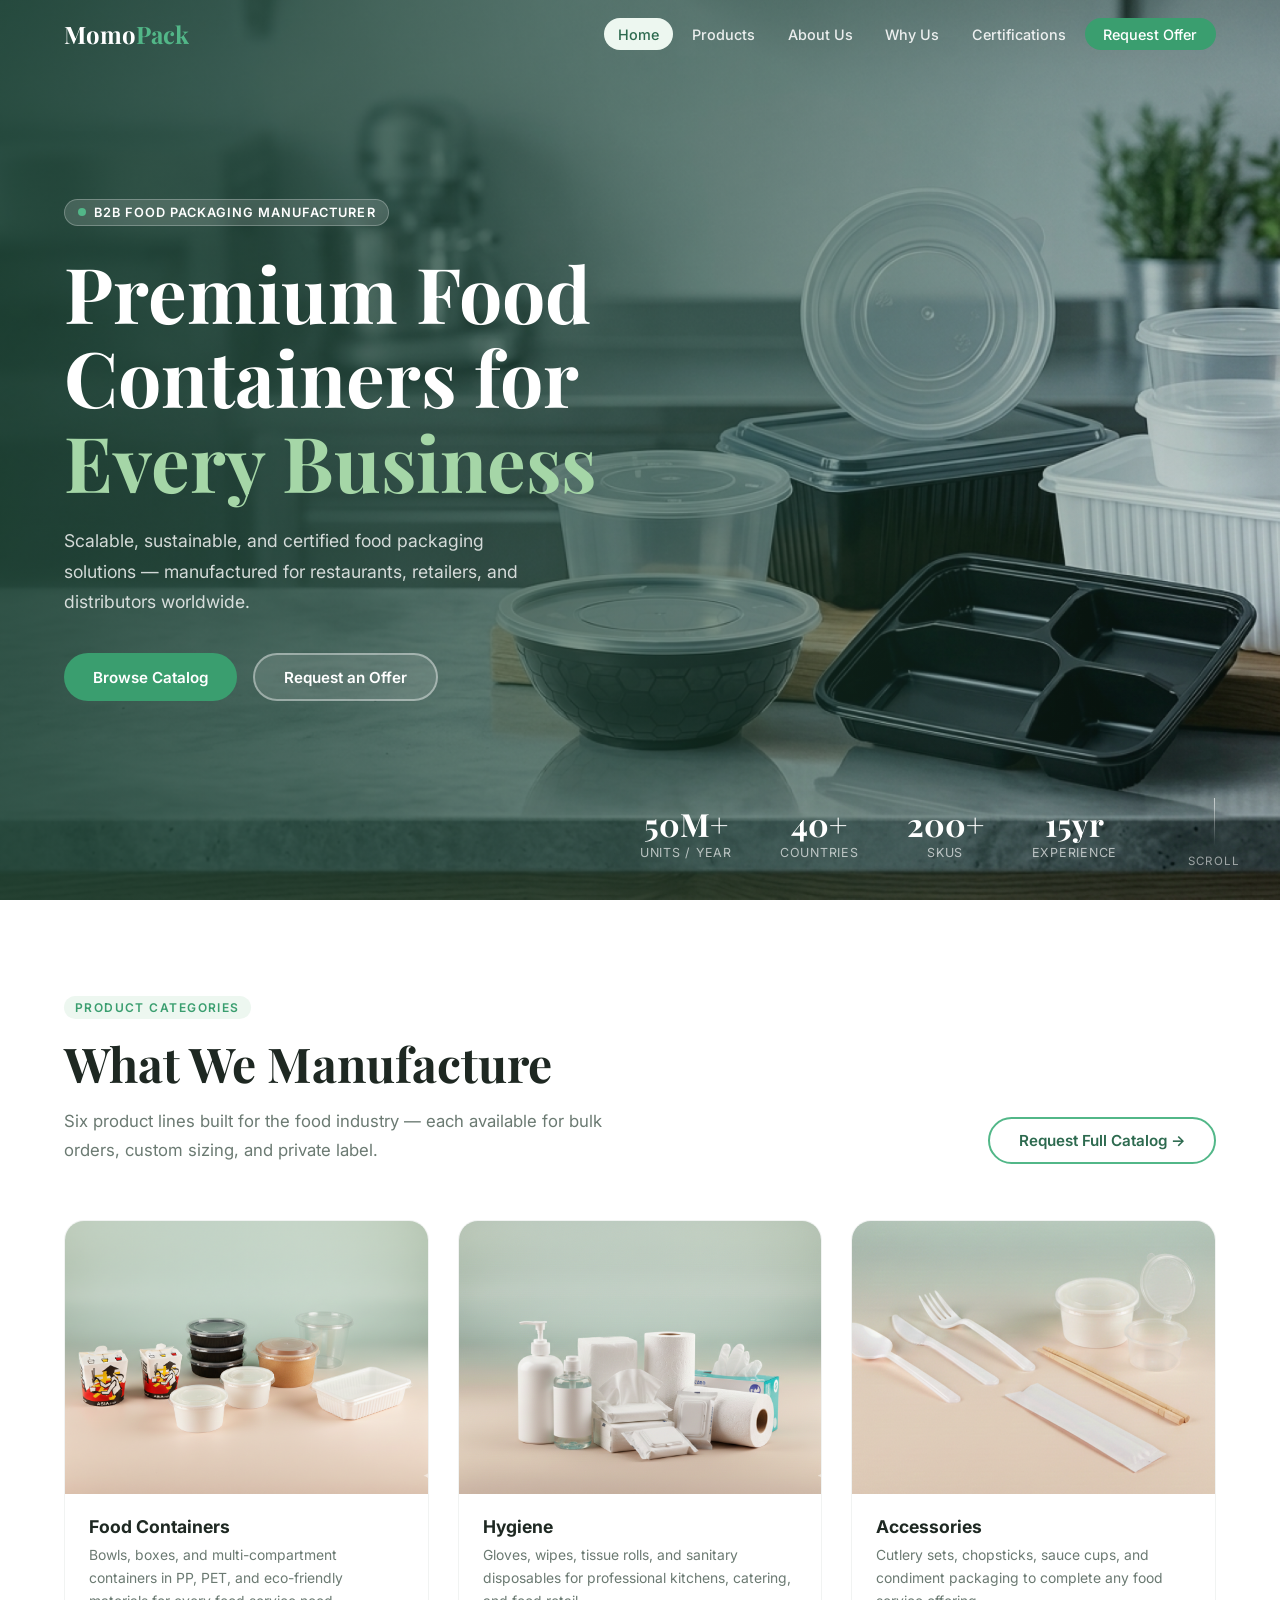
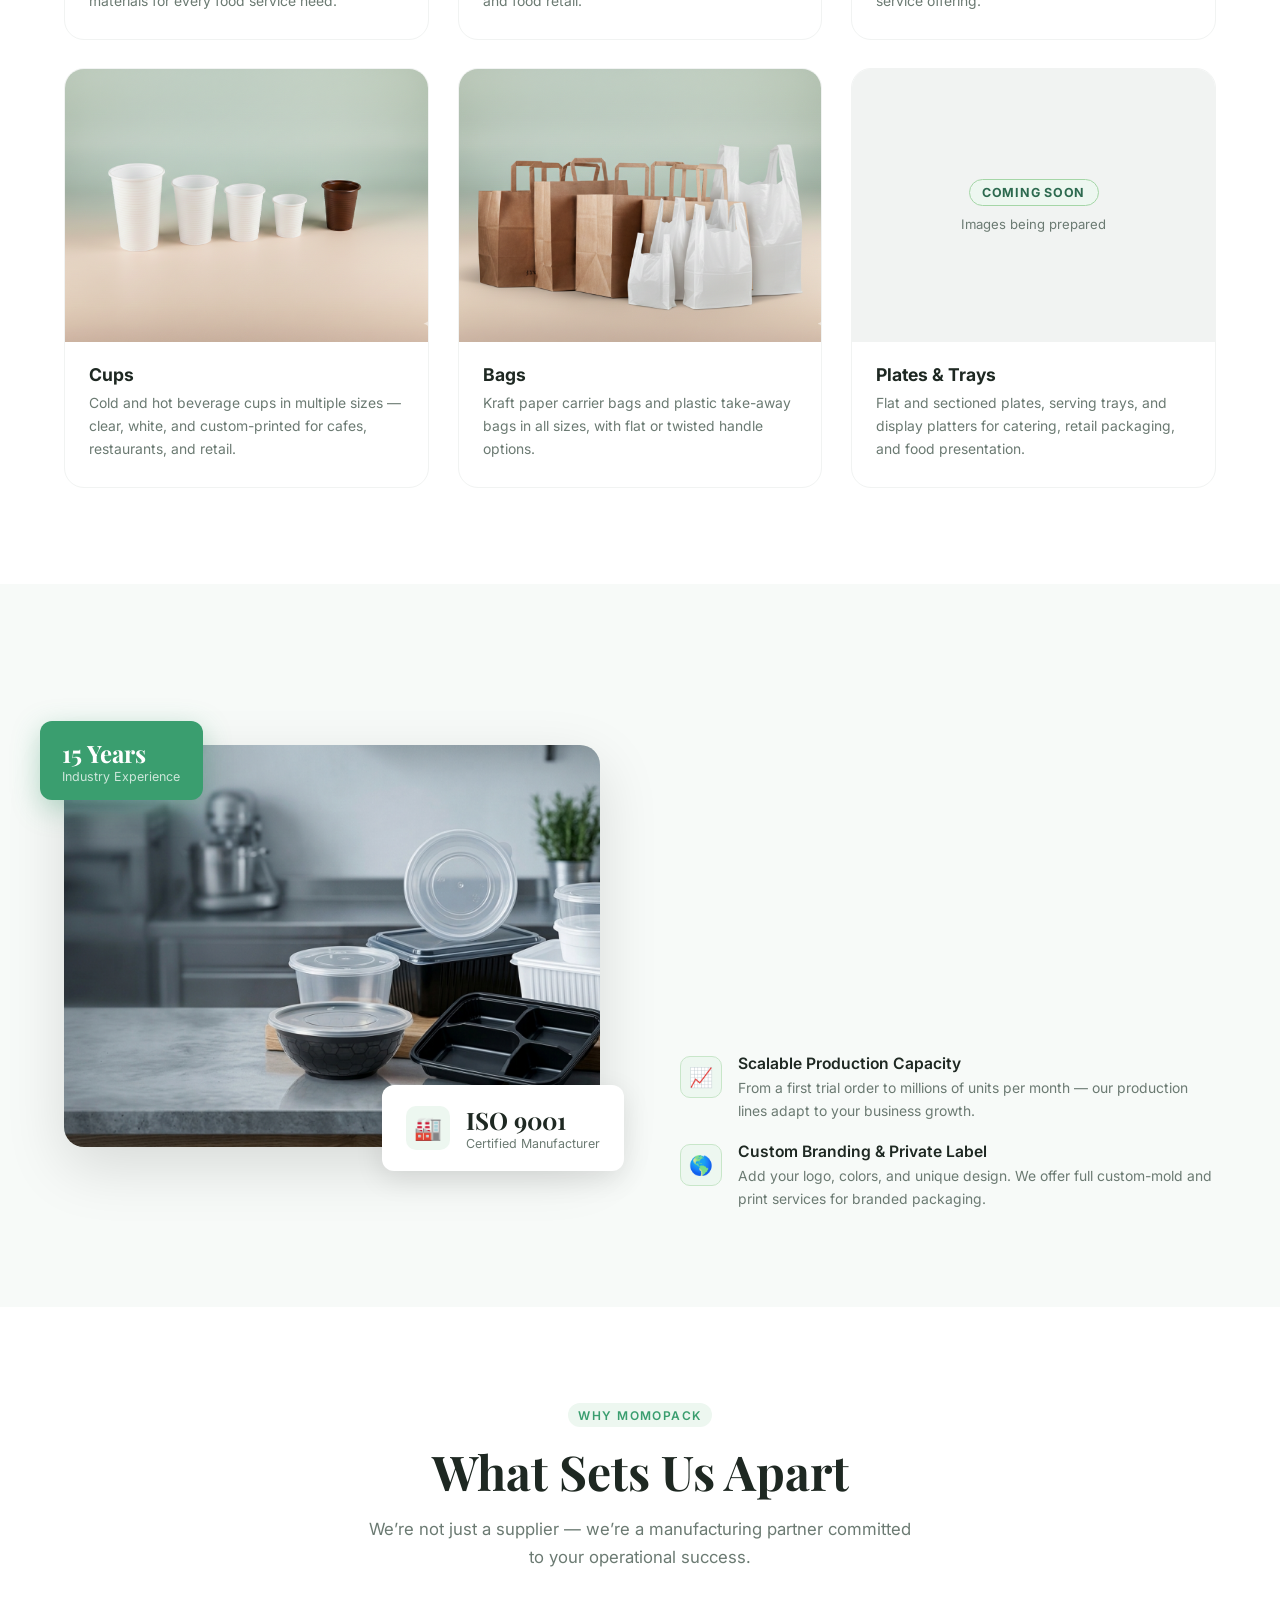
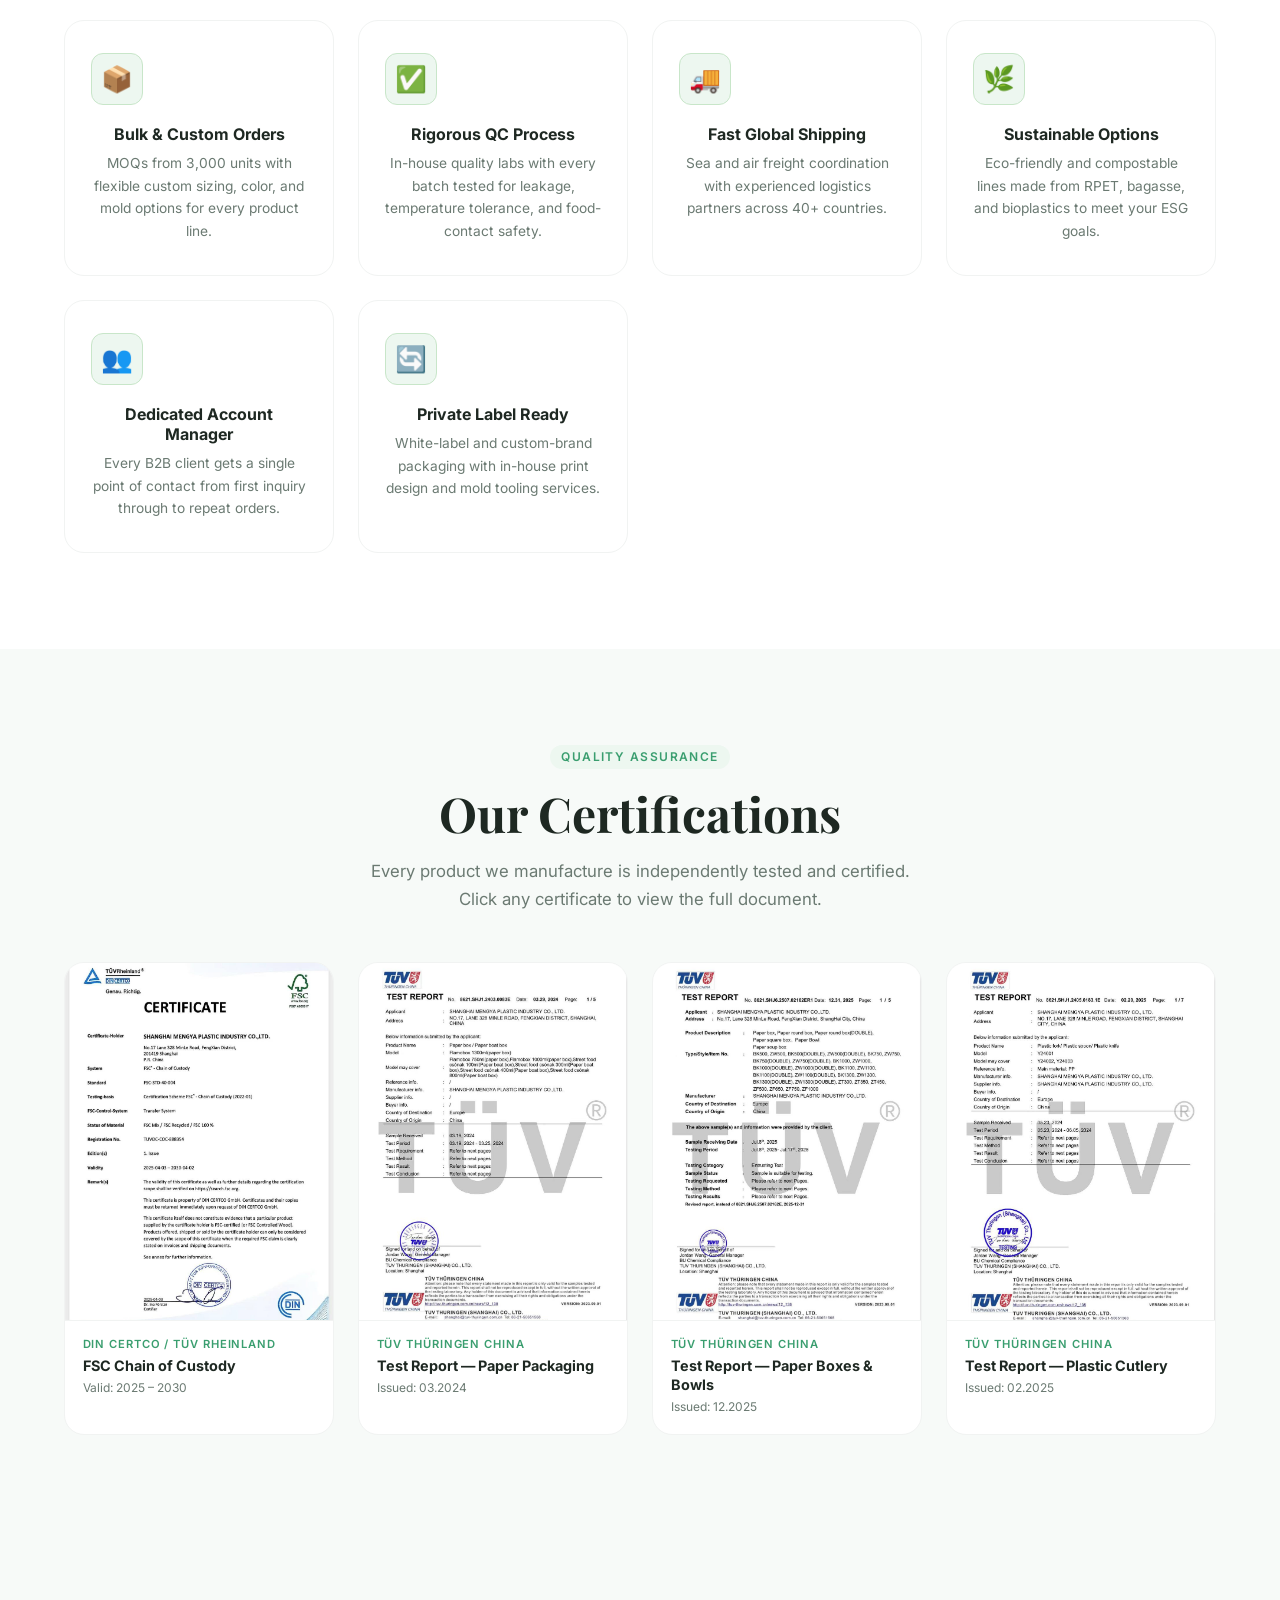
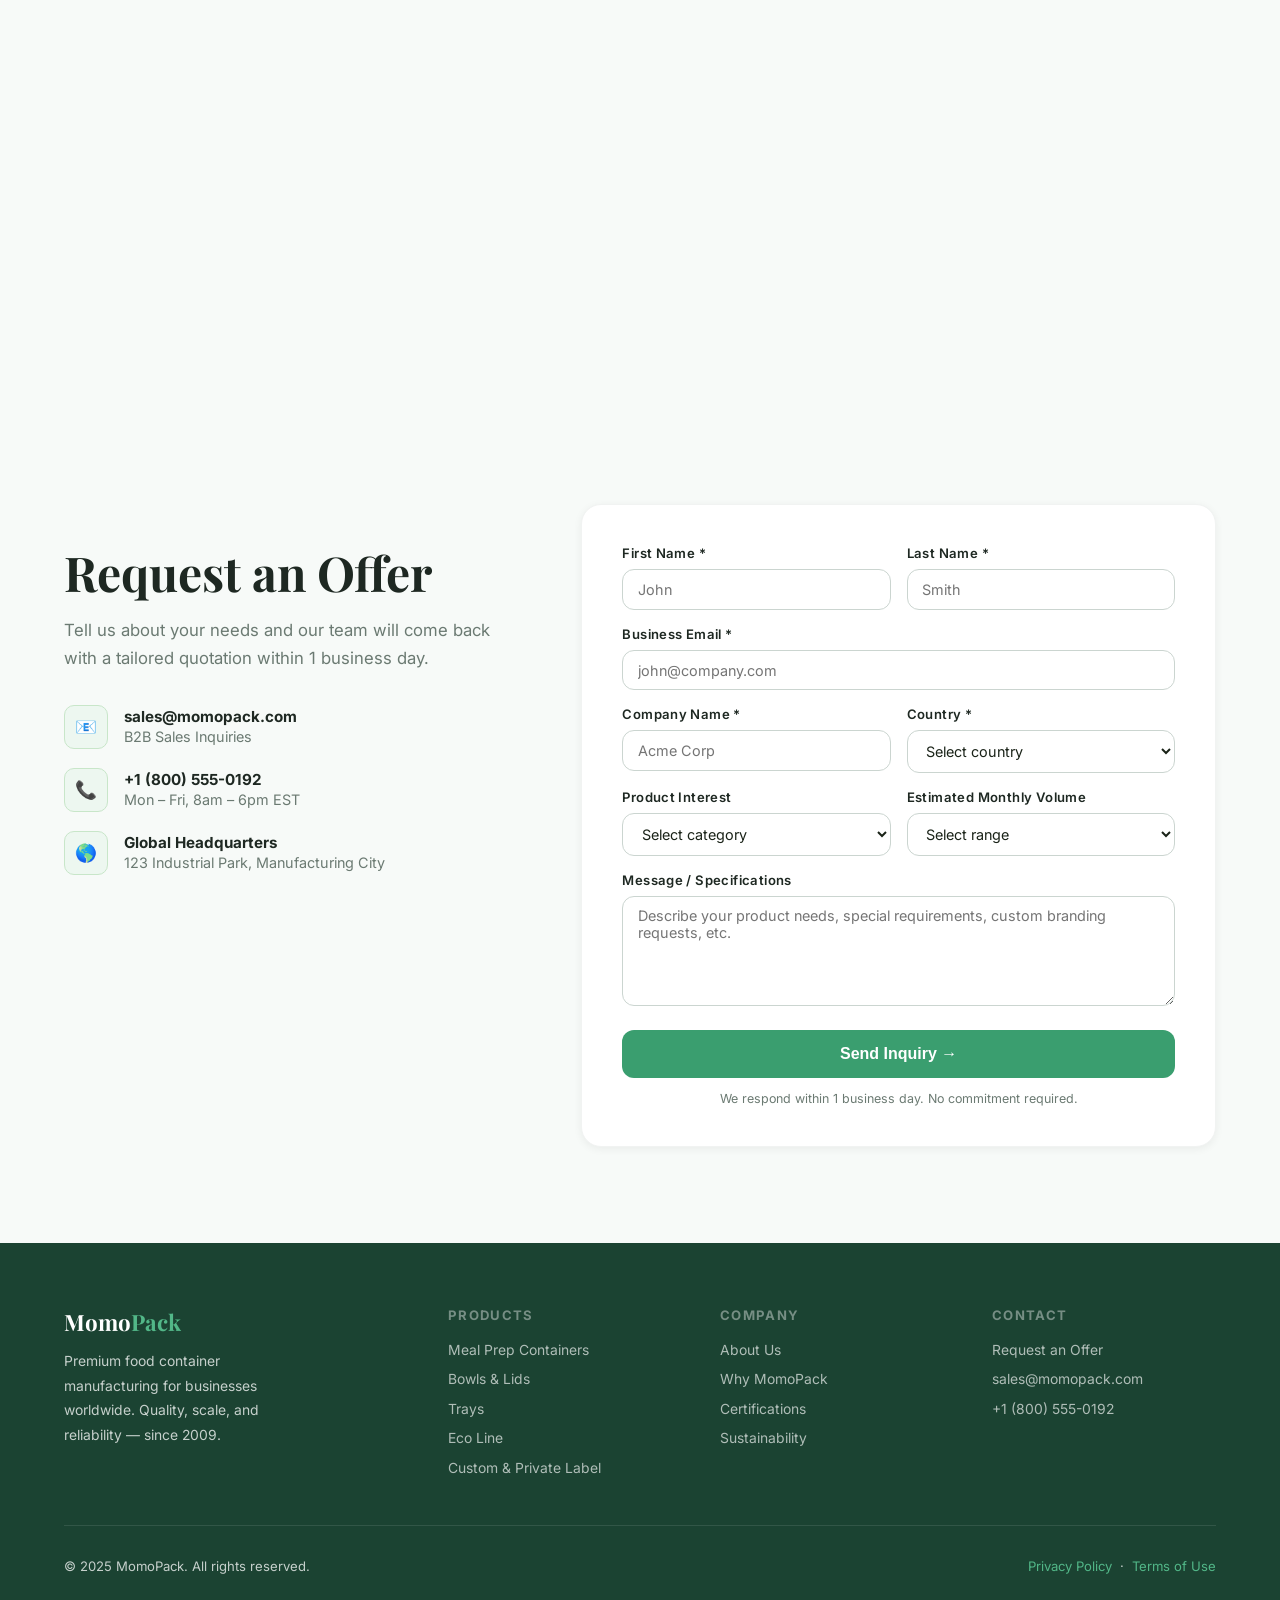
==== index.html @ 53487f56 "Initial commit" ====
<!DOCTYPE html>
<html lang="en">
<head>
  <meta charset="UTF-8" />
  <meta name="viewport" content="width=device-width, initial-scale=1.0" />
  <title>MomoPack &mdash; Premium Food Container Solutions</title>
  <link rel="preconnect" href="https://fonts.googleapis.com" />
  <link rel="preconnect" href="https://fonts.gstatic.com" crossorigin />
  <link href="https://fonts.googleapis.com/css2?family=Inter:wght@300;400;500;600;700;800&family=Playfair+Display:wght@600;700&display=swap" rel="stylesheet" />
  <link rel="stylesheet" href="css/styles.css" />
</head>
<body>

<!-- ── Page Loader ──────────────────────────── -->
<div id="loader">
  <div class="loader-logo">Momo<span>Pack</span></div>
</div>

<!-- ── Navbar ───────────────────────────────── -->
<nav id="navbar">
  <div class="container nav-inner">
    <a href="#hero" class="nav-logo">Momo<span>Pack</span></a>

    <ul class="nav-links" id="navLinks">
      <li><a href="#hero" class="active">Home</a></li>
      <li><a href="#products">Products</a></li>
      <li><a href="#about">About Us</a></li>
      <li><a href="#whyus">Why Us</a></li>
      <li><a href="#certifications">Certifications</a></li>
      <li><a href="#inquiry" class="nav-cta btn">Request Offer</a></li>
    </ul>

    <div class="nav-hamburger" id="hamburger" onclick="toggleMenu()">
      <span></span><span></span><span></span>
    </div>
  </div>
</nav>

<!-- ── Hero ─────────────────────────────────── -->
<section id="hero">
  <div class="hero-bg" id="heroBg"></div>
  <div class="hero-overlay"></div>

  <div class="container hero-content">
    <div class="hero-badge">B2B Food Packaging Manufacturer</div>

    <h1 class="hero-title">
      Premium Food<br />Containers for<br /><em>Every Business</em>
    </h1>

    <p class="hero-sub">
      Scalable, sustainable, and certified food packaging solutions &mdash;
      manufactured for restaurants, retailers, and distributors worldwide.
    </p>

    <div class="hero-actions">
      <a href="#products" class="btn btn-primary">Browse Catalog</a>
      <a href="#inquiry" class="btn btn-hero-outline">Request an Offer</a>
    </div>
  </div>

  <div class="hero-stats">
    <div class="hero-stat">
      <div class="hero-stat-num">50M+</div>
      <div class="hero-stat-label">Units / Year</div>
    </div>
    <div class="hero-stat">
      <div class="hero-stat-num">40+</div>
      <div class="hero-stat-label">Countries</div>
    </div>
    <div class="hero-stat">
      <div class="hero-stat-num">200+</div>
      <div class="hero-stat-label">SKUs</div>
    </div>
    <div class="hero-stat">
      <div class="hero-stat-num">15yr</div>
      <div class="hero-stat-label">Experience</div>
    </div>
  </div>

  <div class="hero-scroll">
    <div class="scroll-line"></div>
    Scroll
  </div>
</section>

<!-- ── Products ──────────────────────────────── -->
<section id="products">
  <div class="container">

    <div class="products-header">
      <div>
        <span class="section-label reveal">Product Categories</span>
        <h2 class="section-title reveal reveal-delay-1">What We Manufacture</h2>
        <p class="section-sub reveal reveal-delay-2">
          Six product lines built for the food industry &mdash; each available
          for bulk orders, custom sizing, and private label.
        </p>
      </div>
      <div class="reveal reveal-delay-2">
        <a href="#inquiry" class="btn btn-outline">Request Full Catalog &rarr;</a>
      </div>
    </div>

    <div class="categories-grid">

      <div class="cat-card reveal">
        <div class="cat-img-wrap">
          <img src="Category images/FoodContainers.png" alt="Food Containers" />
          <div class="cat-overlay">
            <a href="#inquiry" class="cat-cta-btn">Inquire Now &rarr;</a>
          </div>
        </div>
        <div class="cat-body">
          <h3 class="cat-name">Food Containers</h3>
          <p class="cat-desc">Bowls, boxes, and multi-compartment containers in PP, PET, and eco-friendly materials for every food service need.</p>
        </div>
      </div>

      <div class="cat-card reveal reveal-delay-1">
        <div class="cat-img-wrap">
          <img src="Category images/Hygenie.png" alt="Hygiene" />
          <div class="cat-overlay">
            <a href="#inquiry" class="cat-cta-btn">Inquire Now &rarr;</a>
          </div>
        </div>
        <div class="cat-body">
          <h3 class="cat-name">Hygiene</h3>
          <p class="cat-desc">Gloves, wipes, tissue rolls, and sanitary disposables for professional kitchens, catering, and food retail.</p>
        </div>
      </div>

      <div class="cat-card reveal reveal-delay-2">
        <div class="cat-img-wrap">
          <img src="Category images/Accessories.png" alt="Accessories" />
          <div class="cat-overlay">
            <a href="#inquiry" class="cat-cta-btn">Inquire Now &rarr;</a>
          </div>
        </div>
        <div class="cat-body">
          <h3 class="cat-name">Accessories</h3>
          <p class="cat-desc">Cutlery sets, chopsticks, sauce cups, and condiment packaging to complete any food service offering.</p>
        </div>
      </div>

      <div class="cat-card reveal">
        <div class="cat-img-wrap">
          <img src="Category images/Cups.png" alt="Cups" />
          <div class="cat-overlay">
            <a href="#inquiry" class="cat-cta-btn">Inquire Now &rarr;</a>
          </div>
        </div>
        <div class="cat-body">
          <h3 class="cat-name">Cups</h3>
          <p class="cat-desc">Cold and hot beverage cups in multiple sizes &mdash; clear, white, and custom-printed for cafes, restaurants, and retail.</p>
        </div>
      </div>

      <div class="cat-card reveal reveal-delay-1">
        <div class="cat-img-wrap">
          <img src="Category images/Bags.png" alt="Bags" />
          <div class="cat-overlay">
            <a href="#inquiry" class="cat-cta-btn">Inquire Now &rarr;</a>
          </div>
        </div>
        <div class="cat-body">
          <h3 class="cat-name">Bags</h3>
          <p class="cat-desc">Kraft paper carrier bags and plastic take-away bags in all sizes, with flat or twisted handle options.</p>
        </div>
      </div>

      <div class="cat-card cat-card--soon reveal reveal-delay-2">
        <div class="cat-img-wrap cat-img-placeholder">
          <div class="cat-coming-soon">
            <span class="coming-soon-badge">Coming Soon</span>
            <p>Images being prepared</p>
          </div>
        </div>
        <div class="cat-body">
          <h3 class="cat-name">Plates &amp; Trays</h3>
          <p class="cat-desc">Flat and sectioned plates, serving trays, and display platters for catering, retail packaging, and food presentation.</p>
        </div>
      </div>

    </div><!-- /categories-grid -->
  </div>
</section>

<!-- ── About ──────────────────────────────────── -->
<section id="about">
  <div class="container">
    <div class="about-grid">

      <div class="about-visual reveal">
        <div class="about-img-main">
          <img src="Header image/Heder image.png" alt="Our products on display" />
        </div>
        <div class="about-float-card">
          <div class="float-icon">&#127981;</div>
          <div>
            <div class="float-num">ISO 9001</div>
            <div class="float-label">Certified Manufacturer</div>
          </div>
        </div>
        <div class="about-second-float">
          <div class="float-num">15 Years</div>
          <div class="float-label">Industry Experience</div>
        </div>
      </div>

      <div>
        <span class="section-label reveal">About Us</span>
        <h2 class="section-title reveal reveal-delay-1">Built for Businesses That Demand Quality</h2>
        <p class="section-sub reveal reveal-delay-2">
          MomoPack was founded to bridge the gap between mass-market packaging and the
          high standards that modern food businesses require. We manufacture, we listen,
          and we deliver.
        </p>

        <div class="value-list">
          <div class="value-item reveal reveal-delay-1">
            <div class="value-icon">&#127981;</div>
            <div class="value-text">
              <h4>Food-Grade Certified Materials</h4>
              <p>All materials comply with FDA, EU 10/2011, and local food-contact regulations. Your end consumer&rsquo;s safety is our baseline.</p>
            </div>
          </div>
          <div class="value-item reveal reveal-delay-2">
            <div class="value-icon">&#128200;</div>
            <div class="value-text">
              <h4>Scalable Production Capacity</h4>
              <p>From a first trial order to millions of units per month &mdash; our production lines adapt to your business growth.</p>
            </div>
          </div>
          <div class="value-item reveal reveal-delay-3">
            <div class="value-icon">&#127758;</div>
            <div class="value-text">
              <h4>Custom Branding &amp; Private Label</h4>
              <p>Add your logo, colors, and unique design. We offer full custom-mold and print services for branded packaging.</p>
            </div>
          </div>
        </div>
      </div>

    </div>
  </div>
</section>

<!-- ── Why Us ─────────────────────────────────── -->
<section id="whyus">
  <div class="container" style="text-align: center;">
    <span class="section-label reveal">Why MomoPack</span>
    <h2 class="section-title reveal reveal-delay-1" style="margin-inline: auto;">What Sets Us Apart</h2>
    <p class="section-sub reveal reveal-delay-2" style="margin-inline: auto; text-align: center;">
      We&rsquo;re not just a supplier &mdash; we&rsquo;re a manufacturing partner committed to your operational success.
    </p>

    <div class="features-grid">
      <div class="feature-card reveal">
        <div class="feature-icon">&#128230;</div>
        <h3>Bulk &amp; Custom Orders</h3>
        <p>MOQs from 3,000 units with flexible custom sizing, color, and mold options for every product line.</p>
      </div>
      <div class="feature-card reveal reveal-delay-1">
        <div class="feature-icon">&#9989;</div>
        <h3>Rigorous QC Process</h3>
        <p>In-house quality labs with every batch tested for leakage, temperature tolerance, and food-contact safety.</p>
      </div>
      <div class="feature-card reveal reveal-delay-2">
        <div class="feature-icon">&#128666;</div>
        <h3>Fast Global Shipping</h3>
        <p>Sea and air freight coordination with experienced logistics partners across 40+ countries.</p>
      </div>
      <div class="feature-card reveal reveal-delay-3">
        <div class="feature-icon">&#127807;</div>
        <h3>Sustainable Options</h3>
        <p>Eco-friendly and compostable lines made from RPET, bagasse, and bioplastics to meet your ESG goals.</p>
      </div>
      <div class="feature-card reveal">
        <div class="feature-icon">&#128101;</div>
        <h3>Dedicated Account Manager</h3>
        <p>Every B2B client gets a single point of contact from first inquiry through to repeat orders.</p>
      </div>
      <div class="feature-card reveal reveal-delay-1">
        <div class="feature-icon">&#128260;</div>
        <h3>Private Label Ready</h3>
        <p>White-label and custom-brand packaging with in-house print design and mold tooling services.</p>
      </div>
    </div>
  </div>
</section>

<!-- ── Certifications ────────────────────────── -->
<section id="certifications">
  <div class="container">
    <div style="text-align:center;">
      <span class="section-label reveal">Quality Assurance</span>
      <h2 class="section-title reveal reveal-delay-1" style="margin-inline:auto;">Our Certifications</h2>
      <p class="section-sub reveal reveal-delay-2" style="margin-inline:auto;text-align:center;">
        Every product we manufacture is independently tested and certified.
        Click any certificate to view the full document.
      </p>
    </div>

    <div class="certs-grid">

      <div class="cert-card reveal" data-cert="Certifications/1.jpg">
        <div class="cert-thumb">
          <img src="Certifications/1.jpg" alt="FSC Chain of Custody Certificate" />
          <div class="cert-zoom">&#128269;</div>
        </div>
        <div class="cert-info">
          <div class="cert-issuer">DIN CERTCO / TÜV Rheinland</div>
          <div class="cert-name">FSC Chain of Custody</div>
          <div class="cert-validity">Valid: 2025 &ndash; 2030</div>
        </div>
      </div>

      <div class="cert-card reveal reveal-delay-1" data-cert="Certifications/2.jpg">
        <div class="cert-thumb">
          <img src="Certifications/2.jpg" alt="TÜV Test Report — Paper Packaging" />
          <div class="cert-zoom">&#128269;</div>
        </div>
        <div class="cert-info">
          <div class="cert-issuer">TÜV Thüringen China</div>
          <div class="cert-name">Test Report &mdash; Paper Packaging</div>
          <div class="cert-validity">Issued: 03.2024</div>
        </div>
      </div>

      <div class="cert-card reveal reveal-delay-2" data-cert="Certifications/3.jpg">
        <div class="cert-thumb">
          <img src="Certifications/3.jpg" alt="TÜV Test Report — Paper Boxes & Bowls" />
          <div class="cert-zoom">&#128269;</div>
        </div>
        <div class="cert-info">
          <div class="cert-issuer">TÜV Thüringen China</div>
          <div class="cert-name">Test Report &mdash; Paper Boxes &amp; Bowls</div>
          <div class="cert-validity">Issued: 12.2025</div>
        </div>
      </div>

      <div class="cert-card reveal" data-cert="Certifications/4.jpg">
        <div class="cert-thumb">
          <img src="Certifications/4.jpg" alt="TÜV Test Report — Plastic Cutlery" />
          <div class="cert-zoom">&#128269;</div>
        </div>
        <div class="cert-info">
          <div class="cert-issuer">TÜV Thüringen China</div>
          <div class="cert-name">Test Report &mdash; Plastic Cutlery</div>
          <div class="cert-validity">Issued: 02.2025</div>
        </div>
      </div>

      <div class="cert-card reveal reveal-delay-1" data-cert="Certifications/5.jpg">
        <div class="cert-thumb">
          <img src="Certifications/5.jpg" alt="TÜV Test Report — Plastic Plates" />
          <div class="cert-zoom">&#128269;</div>
        </div>
        <div class="cert-info">
          <div class="cert-issuer">TÜV Thüringen China</div>
          <div class="cert-name">Test Report &mdash; Plastic Plates</div>
          <div class="cert-validity">Issued: 01.2026</div>
        </div>
      </div>

      <div class="cert-card reveal reveal-delay-2" data-cert="Certifications/6.jpg">
        <div class="cert-thumb">
          <img src="Certifications/6.jpg" alt="TÜV Test Report — Plastic Containers" />
          <div class="cert-zoom">&#128269;</div>
        </div>
        <div class="cert-info">
          <div class="cert-issuer">TÜV Thüringen China</div>
          <div class="cert-name">Test Report &mdash; Plastic Containers</div>
          <div class="cert-validity">Issued: 06.2022</div>
        </div>
      </div>

      <div class="cert-card reveal reveal-delay-1" data-cert="Certifications/7.jpg">
        <div class="cert-thumb">
          <img src="Certifications/7.jpg" alt="TÜV Test Report — PP Products" />
          <div class="cert-zoom">&#128269;</div>
        </div>
        <div class="cert-info">
          <div class="cert-issuer">TÜV Thüringen China</div>
          <div class="cert-name">Test Report &mdash; PP Products</div>
          <div class="cert-validity">Issued: 05.2022</div>
        </div>
      </div>

    </div>
  </div>
</section>

<!-- ── Lightbox ───────────────────────────────── -->
<div id="certLightbox" class="lightbox" role="dialog" aria-modal="true" aria-label="Certificate viewer">
  <button class="lightbox-close" id="lightboxClose" aria-label="Close">&times;</button>
  <button class="lightbox-prev" id="lightboxPrev" aria-label="Previous">&#8249;</button>
  <button class="lightbox-next" id="lightboxNext" aria-label="Next">&#8250;</button>
  <div class="lightbox-inner">
    <img id="lightboxImg" src="" alt="Certificate" />
    <div class="lightbox-caption" id="lightboxCaption"></div>
  </div>
  <div class="lightbox-backdrop" id="lightboxBackdrop"></div>
</div>

<!-- ── Inquiry ────────────────────────────────── -->
<section id="inquiry">
  <div class="container">
    <div class="inquiry-grid">

      <div class="inquiry-info">
        <span class="section-label reveal">Get In Touch</span>
        <h2 class="section-title reveal reveal-delay-1">Request an Offer</h2>
        <p class="section-sub reveal reveal-delay-2">
          Tell us about your needs and our team will come back with a tailored
          quotation within 1 business day.
        </p>

        <div class="contact-items">
          <div class="contact-item reveal reveal-delay-1">
            <div class="contact-icon">&#128231;</div>
            <div>
              <strong>sales@momopack.com</strong>
              <span>B2B Sales Inquiries</span>
            </div>
          </div>
          <div class="contact-item reveal reveal-delay-2">
            <div class="contact-icon">&#128222;</div>
            <div>
              <strong>+1 (800) 555-0192</strong>
              <span>Mon &ndash; Fri, 8am &ndash; 6pm EST</span>
            </div>
          </div>
          <div class="contact-item reveal reveal-delay-3">
            <div class="contact-icon">&#127758;</div>
            <div>
              <strong>Global Headquarters</strong>
              <span>123 Industrial Park, Manufacturing City</span>
            </div>
          </div>
        </div>
      </div>

      <div class="inquiry-form reveal reveal-delay-1">
        <form id="inquiryForm">
          <div class="form-row">
            <div class="form-group">
              <label>First Name *</label>
              <input type="text" name="firstname" placeholder="John" required />
            </div>
            <div class="form-group">
              <label>Last Name *</label>
              <input type="text" name="lastname" placeholder="Smith" required />
            </div>
          </div>

          <div class="form-group">
            <label>Business Email *</label>
            <input type="email" name="email" placeholder="john@company.com" required />
          </div>

          <div class="form-row">
            <div class="form-group">
              <label>Company Name *</label>
              <input type="text" name="company" placeholder="Acme Corp" required />
            </div>
            <div class="form-group">
              <label>Country *</label>
              <select name="country" required>
                <option value="">Select country</option>
                <option>United States</option>
                <option>United Kingdom</option>
                <option>Germany</option>
                <option>France</option>
                <option>Australia</option>
                <option>Canada</option>
                <option>UAE</option>
                <option>Saudi Arabia</option>
                <option>Other</option>
              </select>
            </div>
          </div>

          <div class="form-row">
            <div class="form-group">
              <label>Product Interest</label>
              <select name="product">
                <option value="">Select category</option>
                <option>Meal Prep Containers</option>
                <option>Bowls &amp; Lids</option>
                <option>Trays</option>
                <option>Rectangular Containers</option>
                <option>Eco / Compostable Line</option>
                <option>Custom / Private Label</option>
                <option>Multiple Categories</option>
              </select>
            </div>
            <div class="form-group">
              <label>Estimated Monthly Volume</label>
              <select name="volume">
                <option value="">Select range</option>
                <option>Under 10,000 pcs</option>
                <option>10,000 &ndash; 50,000 pcs</option>
                <option>50,000 &ndash; 200,000 pcs</option>
                <option>200,000 &ndash; 1M pcs</option>
                <option>1M+ pcs</option>
              </select>
            </div>
          </div>

          <div class="form-group">
            <label>Message / Specifications</label>
            <textarea name="message" placeholder="Describe your product needs, special requirements, custom branding requests, etc."></textarea>
          </div>

          <button type="submit" class="btn btn-primary form-submit">Send Inquiry &rarr;</button>
          <p class="form-note">We respond within 1 business day. No commitment required.</p>
        </form>

        <div class="form-success" id="formSuccess">
          <div class="success-icon">&#10003;</div>
          <h3>Inquiry Received!</h3>
          <p>Thank you &mdash; our sales team will reach out within 1 business day.</p>
        </div>
      </div>

    </div>
  </div>
</section>

<!-- ── Footer ─────────────────────────────────── -->
<footer>
  <div class="container">
    <div class="footer-grid">
      <div class="footer-brand">
        <div class="footer-logo">Momo<span>Pack</span></div>
        <p>Premium food container manufacturing for businesses worldwide. Quality, scale, and reliability &mdash; since 2009.</p>
      </div>

      <div class="footer-col">
        <h4>Products</h4>
        <ul>
          <li><a href="#products">Meal Prep Containers</a></li>
          <li><a href="#products">Bowls &amp; Lids</a></li>
          <li><a href="#products">Trays</a></li>
          <li><a href="#products">Eco Line</a></li>
          <li><a href="#products">Custom &amp; Private Label</a></li>
        </ul>
      </div>

      <div class="footer-col">
        <h4>Company</h4>
        <ul>
          <li><a href="#about">About Us</a></li>
          <li><a href="#whyus">Why MomoPack</a></li>
          <li><a href="#inquiry">Certifications</a></li>
          <li><a href="#inquiry">Sustainability</a></li>
        </ul>
      </div>

      <div class="footer-col">
        <h4>Contact</h4>
        <ul>
          <li><a href="#inquiry">Request an Offer</a></li>
          <li><a href="mailto:sales@momopack.com">sales@momopack.com</a></li>
          <li><a href="tel:+18005550192">+1 (800) 555-0192</a></li>
        </ul>
      </div>
    </div>

    <div class="footer-bottom">
      <span>&copy; 2025 MomoPack. All rights reserved.</span>
      <span><a href="#">Privacy Policy</a> &nbsp;&middot;&nbsp; <a href="#">Terms of Use</a></span>
    </div>
  </div>
</footer>

<script src="js/main.js"></script>
</body>
</html>
---- css/styles.css ----
/* ─────────────────────────────────────────────
   MomoPack — Main Stylesheet
   ───────────────────────────────────────────── */

/* ── Reset & Base ──────────────────────────── */
*, *::before, *::after { box-sizing: border-box; margin: 0; padding: 0; }

:root {
  --white:      #ffffff;
  --off-white:  #f7faf8;
  --green-50:   #edf7f0;
  --green-100:  #c8e6c9;
  --green-200:  #a5d6a7;
  --green-400:  #52b788;
  --green-500:  #3a9e6f;
  --green-700:  #2d6a4f;
  --green-900:  #1b4332;
  --gray-100:   #f1f3f2;
  --gray-300:   #cbd5d0;
  --gray-500:   #6b7a72;
  --gray-800:   #1e2822;
  --text:       #1a2318;
  --radius:     12px;
  --radius-lg:  20px;
  --shadow-sm:  0 2px 8px rgba(0,0,0,.06);
  --shadow-md:  0 8px 28px rgba(0,0,0,.10);
  --shadow-lg:  0 20px 60px rgba(0,0,0,.13);
  --transition: .35s cubic-bezier(.4,0,.2,1);
}

html { scroll-behavior: smooth; }

body {
  font-family: 'Inter', sans-serif;
  background: var(--white);
  color: var(--text);
  overflow-x: hidden;
}

img { display: block; max-width: 100%; }

/* ── Scrollbar ─────────────────────────────── */
::-webkit-scrollbar { width: 6px; }
::-webkit-scrollbar-track { background: var(--off-white); }
::-webkit-scrollbar-thumb { background: var(--green-400); border-radius: 3px; }

/* ── Utility ───────────────────────────────── */
.container { width: 90%; max-width: 1160px; margin-inline: auto; }

.section-label {
  display: inline-block;
  font-size: .75rem;
  font-weight: 600;
  letter-spacing: .12em;
  text-transform: uppercase;
  color: var(--green-500);
  background: var(--green-50);
  padding: .35em .9em;
  border-radius: 100px;
  margin-bottom: 1rem;
}

.section-title {
  font-family: 'Playfair Display', serif;
  font-size: clamp(2rem, 4vw, 3rem);
  font-weight: 700;
  line-height: 1.2;
  color: var(--gray-800);
}

.section-sub {
  margin-top: .9rem;
  font-size: 1.05rem;
  color: var(--gray-500);
  max-width: 560px;
  line-height: 1.7;
}

.btn {
  display: inline-flex;
  align-items: center;
  gap: .5rem;
  padding: .82em 1.9em;
  border-radius: 100px;
  font-size: .95rem;
  font-weight: 600;
  cursor: pointer;
  transition: var(--transition);
  border: none;
  text-decoration: none;
}

.btn-primary { background: var(--green-500); color: #fff; }
.btn-primary:hover {
  background: var(--green-700);
  transform: translateY(-2px);
  box-shadow: 0 8px 24px rgba(58,158,111,.35);
}

.btn-outline {
  background: transparent;
  color: var(--green-700);
  border: 2px solid var(--green-400);
}
.btn-outline:hover { background: var(--green-50); transform: translateY(-2px); }

/* ── Scroll reveal ─────────────────────────── */
.reveal {
  opacity: 0;
  transform: translateY(36px);
  transition: opacity .7s ease, transform .7s ease;
}
.reveal.visible    { opacity: 1; transform: translateY(0); }
.reveal-delay-1    { transition-delay: .1s; }
.reveal-delay-2    { transition-delay: .2s; }
.reveal-delay-3    { transition-delay: .3s; }
.reveal-delay-4    { transition-delay: .4s; }

/* ── Page Loader ───────────────────────────── */
#loader {
  position: fixed;
  inset: 0;
  background: var(--green-900);
  display: flex;
  align-items: center;
  justify-content: center;
  z-index: 9999;
  transition: opacity .6s .2s, visibility .6s .2s;
}
#loader.hidden { opacity: 0; visibility: hidden; }
.loader-logo {
  font-family: 'Playfair Display', serif;
  font-size: 2rem;
  font-weight: 700;
  color: #fff;
  animation: loaderPulse 1.2s ease-in-out infinite alternate;
}
.loader-logo span { color: var(--green-400); }

/* ── Navbar ────────────────────────────────── */
#navbar {
  position: fixed;
  top: 0; left: 0; right: 0;
  z-index: 1000;
  padding: 1.1rem 0;
  transition: background var(--transition), box-shadow var(--transition), padding var(--transition);
}
#navbar.scrolled {
  background: rgba(255,255,255,.96);
  backdrop-filter: blur(14px);
  box-shadow: 0 1px 0 rgba(0,0,0,.07);
  padding: .7rem 0;
}

.nav-inner {
  display: flex;
  align-items: center;
  justify-content: space-between;
}

.nav-logo {
  font-family: 'Playfair Display', serif;
  font-size: 1.5rem;
  font-weight: 700;
  color: var(--white);
  text-decoration: none;
  transition: color var(--transition);
}
#navbar.scrolled .nav-logo       { color: var(--green-700); }
.nav-logo span                    { color: var(--green-400); }
#navbar.scrolled .nav-logo span   { color: var(--green-500); }

.nav-links {
  display: flex;
  align-items: center;
  gap: .25rem;
  list-style: none;
}
.nav-links a {
  display: block;
  padding: .5em 1em;
  border-radius: 100px;
  font-size: .9rem;
  font-weight: 500;
  text-decoration: none;
  color: rgba(255,255,255,.88);
  transition: var(--transition);
}
#navbar.scrolled .nav-links a { color: var(--gray-500); }
.nav-links a:hover,
.nav-links a.active {
  background: var(--green-50);
  color: var(--green-700) !important;
}

.nav-cta {
  background: var(--green-500) !important;
  color: #fff !important;
  padding: .55em 1.3em !important;
}
.nav-cta:hover { background: var(--green-700) !important; transform: translateY(-1px); }

.nav-hamburger {
  display: none;
  flex-direction: column;
  gap: 5px;
  cursor: pointer;
  padding: 4px;
}
.nav-hamburger span {
  display: block;
  width: 24px; height: 2px;
  background: var(--white);
  border-radius: 2px;
  transition: var(--transition);
}
#navbar.scrolled .nav-hamburger span { background: var(--gray-800); }

/* ── Hero ──────────────────────────────────── */
#hero {
  position: relative;
  height: 100vh;
  min-height: 600px;
  display: flex;
  align-items: center;
  overflow: hidden;
}

.hero-bg {
  position: absolute;
  inset: 0;
  background-image: url('../Header image/Heder image.png');
  background-size: cover;
  background-position: center 30%;
  transform: scale(1.06);
  transition: transform 8s ease-out;
}
.hero-bg.loaded { transform: scale(1); }

.hero-overlay {
  position: absolute;
  inset: 0;
  background: linear-gradient(
    100deg,
    rgba(27,67,50,.82) 0%,
    rgba(27,67,50,.55) 55%,
    rgba(27,67,50,.15) 100%
  );
}

.hero-content { position: relative; z-index: 2; color: #fff; }

.hero-badge {
  display: inline-flex;
  align-items: center;
  gap: .5rem;
  background: rgba(255,255,255,.15);
  backdrop-filter: blur(8px);
  border: 1px solid rgba(255,255,255,.25);
  border-radius: 100px;
  padding: .4em 1em;
  font-size: .8rem;
  font-weight: 600;
  letter-spacing: .08em;
  text-transform: uppercase;
  margin-bottom: 1.5rem;
  opacity: 0;
  transform: translateY(20px);
  animation: fadeUp .7s .2s forwards;
}
.hero-badge::before {
  content: '';
  width: 8px; height: 8px;
  border-radius: 50%;
  background: var(--green-400);
}

.hero-title {
  font-family: 'Playfair Display', serif;
  font-size: clamp(2.6rem, 6vw, 5rem);
  font-weight: 700;
  line-height: 1.1;
  max-width: 680px;
  opacity: 0;
  transform: translateY(30px);
  animation: fadeUp .8s .4s forwards;
}
.hero-title em { color: var(--green-200); font-style: normal; }

.hero-sub {
  margin-top: 1.4rem;
  font-size: 1.1rem;
  color: rgba(255,255,255,.8);
  max-width: 480px;
  line-height: 1.75;
  opacity: 0;
  transform: translateY(30px);
  animation: fadeUp .8s .6s forwards;
}

.hero-actions {
  margin-top: 2.2rem;
  display: flex;
  gap: 1rem;
  flex-wrap: wrap;
  opacity: 0;
  transform: translateY(30px);
  animation: fadeUp .8s .8s forwards;
}

.btn-hero-outline {
  background: rgba(255,255,255,.12);
  backdrop-filter: blur(8px);
  border: 2px solid rgba(255,255,255,.4);
  color: #fff;
}
.btn-hero-outline:hover { background: rgba(255,255,255,.22); border-color: rgba(255,255,255,.7); }

.hero-stats {
  position: absolute;
  bottom: 2.5rem;
  left: 50%;
  transform: translateX(-50%);
  z-index: 2;
  display: flex;
  gap: 3rem;
  opacity: 0;
  animation: fadeUp .8s 1s forwards;
}
.hero-stat { text-align: center; color: #fff; }
.hero-stat-num {
  font-family: 'Playfair Display', serif;
  font-size: 2rem;
  font-weight: 700;
  line-height: 1;
}
.hero-stat-label {
  font-size: .78rem;
  color: rgba(255,255,255,.65);
  margin-top: .3rem;
  letter-spacing: .06em;
  text-transform: uppercase;
}

.hero-scroll {
  position: absolute;
  bottom: 2rem;
  right: 2.5rem;
  z-index: 2;
  display: flex;
  flex-direction: column;
  align-items: center;
  gap: .5rem;
  color: rgba(255,255,255,.55);
  font-size: .72rem;
  letter-spacing: .1em;
  text-transform: uppercase;
  opacity: 0;
  animation: fadeUp .8s 1.2s forwards;
}
.scroll-line {
  width: 1px; height: 48px;
  background: linear-gradient(to bottom, rgba(255,255,255,.6), transparent);
  animation: scrollPulse 2s ease-in-out infinite;
}

/* ── Section spacing ───────────────────────── */
section { padding: 6rem 0; }

/* ── Products ──────────────────────────────── */
#products { background: var(--white); }

.products-header {
  display: flex;
  justify-content: space-between;
  align-items: flex-end;
  flex-wrap: wrap;
  gap: 1.5rem;
  margin-bottom: 3.5rem;
}

/* ── Category Cards Grid ───────────────────── */
.categories-grid {
  display: grid;
  grid-template-columns: repeat(3, 1fr);
  gap: 1.8rem;
}

.cat-card {
  border-radius: var(--radius-lg);
  overflow: hidden;
  background: var(--white);
  border: 1.5px solid var(--gray-100);
  transition: var(--transition);
}
.cat-card:hover {
  border-color: var(--green-200);
  box-shadow: var(--shadow-md);
  transform: translateY(-5px);
}

/* Image area */
.cat-img-wrap {
  position: relative;
  overflow: hidden;
  aspect-ratio: 4 / 3;
  background: var(--green-50);
}
.cat-img-wrap img {
  width: 100%;
  height: 100%;
  object-fit: cover;
  transition: transform .6s cubic-bezier(.4,0,.2,1);
}
.cat-card:hover .cat-img-wrap img {
  transform: scale(1.05);
}

/* Hover overlay with CTA */
.cat-overlay {
  position: absolute;
  inset: 0;
  background: linear-gradient(
    to top,
    rgba(27,67,50,.75) 0%,
    rgba(27,67,50,.1) 60%,
    transparent 100%
  );
  display: flex;
  align-items: flex-end;
  padding: 1.4rem;
  opacity: 0;
  transition: opacity var(--transition);
}
.cat-card:hover .cat-overlay { opacity: 1; }

.cat-cta-btn {
  display: inline-block;
  padding: .55em 1.3em;
  border-radius: 100px;
  background: var(--white);
  color: var(--green-700);
  font-size: .85rem;
  font-weight: 700;
  text-decoration: none;
  transform: translateY(8px);
  transition: transform var(--transition), background var(--transition);
}
.cat-card:hover .cat-cta-btn {
  transform: translateY(0);
}
.cat-cta-btn:hover {
  background: var(--green-50);
}

/* Text area below image */
.cat-body {
  padding: 1.4rem 1.5rem 1.6rem;
}
.cat-name {
  font-size: 1.1rem;
  font-weight: 700;
  color: var(--gray-800);
  margin-bottom: .45rem;
}
.cat-desc {
  font-size: .87rem;
  color: var(--gray-500);
  line-height: 1.65;
}

/* Coming Soon card */
.cat-img-placeholder {
  display: flex;
  align-items: center;
  justify-content: center;
  background: var(--gray-100);
}
.cat-coming-soon {
  text-align: center;
  display: flex;
  flex-direction: column;
  align-items: center;
  gap: .6rem;
}
.cat-coming-soon p {
  font-size: .82rem;
  color: var(--gray-500);
}
.coming-soon-badge {
  display: inline-block;
  padding: .4em 1em;
  border-radius: 100px;
  background: var(--green-50);
  border: 1.5px solid var(--green-200);
  color: var(--green-700);
  font-size: .78rem;
  font-weight: 700;
  letter-spacing: .06em;
  text-transform: uppercase;
}
.cat-card--soon { opacity: .8; }
.cat-card--soon:hover { transform: none; box-shadow: none; border-color: var(--gray-100); }

/* ── About ─────────────────────────────────── */
#about { background: var(--off-white); }

.about-grid {
  display: grid;
  grid-template-columns: 1fr 1fr;
  gap: 5rem;
  align-items: center;
}

.about-visual { position: relative; }

.about-img-main {
  border-radius: var(--radius-lg);
  overflow: hidden;
  box-shadow: var(--shadow-lg);
  aspect-ratio: 4/3;
  background: var(--green-50);
  display: flex;
  align-items: center;
  justify-content: center;
}
.about-img-main img { width: 100%; height: 100%; object-fit: cover; }

.about-float-card {
  position: absolute;
  bottom: -1.5rem;
  right: -1.5rem;
  background: var(--white);
  border-radius: var(--radius);
  padding: 1.2rem 1.5rem;
  box-shadow: var(--shadow-md);
  display: flex;
  align-items: center;
  gap: 1rem;
  min-width: 200px;
}

.float-icon {
  width: 44px; height: 44px;
  border-radius: 10px;
  background: var(--green-50);
  display: flex;
  align-items: center;
  justify-content: center;
  font-size: 1.4rem;
  flex-shrink: 0;
}

.float-num {
  font-family: 'Playfair Display', serif;
  font-size: 1.5rem;
  font-weight: 700;
  color: var(--gray-800);
}
.float-label { font-size: .78rem; color: var(--gray-500); }

.about-second-float {
  position: absolute;
  top: -1.5rem;
  left: -1.5rem;
  background: var(--green-500);
  color: #fff;
  border-radius: var(--radius);
  padding: 1rem 1.4rem;
  box-shadow: 0 8px 28px rgba(58,158,111,.35);
}
.about-second-float .float-num   { color: #fff; }
.about-second-float .float-label { color: rgba(255,255,255,.75); }

.value-list {
  margin-top: 2rem;
  display: flex;
  flex-direction: column;
  gap: 1.2rem;
}

.value-item { display: flex; gap: 1rem; align-items: flex-start; }

.value-icon {
  width: 42px; height: 42px;
  border-radius: 10px;
  background: var(--green-50);
  border: 1.5px solid var(--green-100);
  display: flex;
  align-items: center;
  justify-content: center;
  font-size: 1.2rem;
  flex-shrink: 0;
  margin-top: .1rem;
}

.value-text h4 { font-size: .98rem; font-weight: 600; color: var(--gray-800); margin-bottom: .25rem; }
.value-text p  { font-size: .87rem; color: var(--gray-500); line-height: 1.65; }

/* ── Why Us ────────────────────────────────── */
#whyus { background: var(--white); }

.features-grid {
  display: grid;
  grid-template-columns: repeat(auto-fit, minmax(220px, 1fr));
  gap: 1.5rem;
  margin-top: 3rem;
}

.feature-card {
  padding: 2rem 1.6rem;
  border-radius: var(--radius-lg);
  border: 1.5px solid var(--gray-100);
  background: var(--white);
  transition: var(--transition);
}
.feature-card:hover {
  border-color: var(--green-200);
  background: var(--green-50);
  transform: translateY(-3px);
  box-shadow: var(--shadow-sm);
}

.feature-icon {
  width: 52px; height: 52px;
  border-radius: var(--radius);
  background: var(--green-50);
  border: 1.5px solid var(--green-100);
  display: flex;
  align-items: center;
  justify-content: center;
  font-size: 1.6rem;
  margin-bottom: 1.2rem;
  transition: var(--transition);
}
.feature-card:hover .feature-icon { background: var(--green-500); border-color: var(--green-500); }

.feature-card h3 { font-size: 1rem; font-weight: 700; color: var(--gray-800); margin-bottom: .5rem; }
.feature-card p  { font-size: .86rem; color: var(--gray-500); line-height: 1.65; }

/* ── Certifications ────────────────────────── */
#certifications { background: var(--off-white); }

.certs-grid {
  display: grid;
  grid-template-columns: repeat(4, 1fr);
  gap: 1.5rem;
  margin-top: 3rem;
}

.cert-card {
  background: var(--white);
  border-radius: var(--radius-lg);
  border: 1.5px solid var(--gray-100);
  overflow: hidden;
  cursor: pointer;
  transition: var(--transition);
}
.cert-card:hover {
  border-color: var(--green-200);
  box-shadow: var(--shadow-md);
  transform: translateY(-4px);
}

.cert-thumb {
  position: relative;
  aspect-ratio: 3 / 4;
  overflow: hidden;
  background: var(--gray-100);
}
.cert-thumb img {
  width: 100%;
  height: 100%;
  object-fit: cover;
  object-position: top;
  transition: transform .5s cubic-bezier(.4,0,.2,1);
  filter: grayscale(15%);
}
.cert-card:hover .cert-thumb img {
  transform: scale(1.04);
  filter: grayscale(0%);
}

.cert-zoom {
  position: absolute;
  inset: 0;
  display: flex;
  align-items: center;
  justify-content: center;
  font-size: 1.8rem;
  background: rgba(27,67,50,.55);
  opacity: 0;
  transition: opacity var(--transition);
}
.cert-card:hover .cert-zoom { opacity: 1; }

.cert-info {
  padding: 1rem 1.1rem 1.2rem;
  border-top: 1px solid var(--gray-100);
}
.cert-issuer {
  font-size: .7rem;
  font-weight: 600;
  letter-spacing: .08em;
  text-transform: uppercase;
  color: var(--green-500);
  margin-bottom: .3rem;
}
.cert-name {
  font-size: .9rem;
  font-weight: 700;
  color: var(--gray-800);
  line-height: 1.35;
  margin-bottom: .3rem;
}
.cert-validity {
  font-size: .75rem;
  color: var(--gray-500);
}

/* ── Lightbox ──────────────────────────────── */
.lightbox {
  position: fixed;
  inset: 0;
  z-index: 2000;
  display: flex;
  align-items: center;
  justify-content: center;
  opacity: 0;
  visibility: hidden;
  transition: opacity .3s, visibility .3s;
}
.lightbox.open {
  opacity: 1;
  visibility: visible;
}

.lightbox-backdrop {
  position: absolute;
  inset: 0;
  background: rgba(10,20,14,.88);
  backdrop-filter: blur(6px);
  cursor: zoom-out;
}

.lightbox-inner {
  position: relative;
  z-index: 1;
  max-width: min(560px, 90vw);
  max-height: 90vh;
  display: flex;
  flex-direction: column;
  align-items: center;
  gap: .8rem;
  transform: scale(.92);
  transition: transform .3s cubic-bezier(.4,0,.2,1);
}
.lightbox.open .lightbox-inner { transform: scale(1); }

.lightbox-inner img {
  max-height: 80vh;
  max-width: 100%;
  border-radius: var(--radius);
  box-shadow: 0 28px 80px rgba(0,0,0,.5);
  object-fit: contain;
}

.lightbox-caption {
  color: rgba(255,255,255,.75);
  font-size: .85rem;
  text-align: center;
}

.lightbox-close,
.lightbox-prev,
.lightbox-next {
  position: absolute;
  z-index: 2;
  background: rgba(255,255,255,.1);
  border: 1.5px solid rgba(255,255,255,.2);
  color: #fff;
  cursor: pointer;
  border-radius: 50%;
  display: flex;
  align-items: center;
  justify-content: center;
  transition: background var(--transition), transform var(--transition);
}
.lightbox-close:hover,
.lightbox-prev:hover,
.lightbox-next:hover {
  background: rgba(255,255,255,.22);
  transform: scale(1.08);
}

.lightbox-close {
  top: 1.2rem;
  right: 1.2rem;
  width: 44px; height: 44px;
  font-size: 1.5rem;
  line-height: 1;
}
.lightbox-prev,
.lightbox-next {
  top: 50%;
  transform: translateY(-50%);
  width: 48px; height: 48px;
  font-size: 2rem;
  line-height: 1;
}
.lightbox-prev:hover,
.lightbox-next:hover { transform: translateY(-50%) scale(1.08); }
.lightbox-prev { left: 1.2rem; }
.lightbox-next { right: 1.2rem; }

/* ── Inquiry ───────────────────────────────── */
#inquiry { background: var(--off-white); }

.inquiry-grid {
  display: grid;
  grid-template-columns: 1fr 1.4fr;
  gap: 4rem;
  align-items: start;
}

.contact-items {
  margin-top: 2rem;
  display: flex;
  flex-direction: column;
  gap: 1.2rem;
}

.contact-item { display: flex; align-items: center; gap: 1rem; }

.contact-icon {
  width: 44px; height: 44px;
  border-radius: 10px;
  background: var(--green-50);
  border: 1.5px solid var(--green-100);
  display: flex;
  align-items: center;
  justify-content: center;
  font-size: 1.1rem;
  flex-shrink: 0;
}

.contact-item span   { font-size: .9rem; color: var(--gray-500); }
.contact-item strong { display: block; color: var(--gray-800); font-size: .95rem; }

.inquiry-form {
  background: var(--white);
  border-radius: var(--radius-lg);
  padding: 2.5rem;
  box-shadow: var(--shadow-sm);
  border: 1.5px solid var(--gray-100);
}

.form-row   { display: grid; grid-template-columns: 1fr 1fr; gap: 1rem; }
.form-group { display: flex; flex-direction: column; gap: .5rem; margin-bottom: 1rem; }

.form-group label {
  font-size: .82rem;
  font-weight: 600;
  color: var(--gray-800);
  letter-spacing: .03em;
}

.form-group input,
.form-group select,
.form-group textarea {
  padding: .75em 1em;
  border-radius: var(--radius);
  border: 1.5px solid var(--gray-300);
  font-family: 'Inter', sans-serif;
  font-size: .9rem;
  color: var(--text);
  background: var(--white);
  transition: var(--transition);
  outline: none;
}
.form-group input:focus,
.form-group select:focus,
.form-group textarea:focus {
  border-color: var(--green-400);
  box-shadow: 0 0 0 3px rgba(82,183,136,.15);
}

.form-group textarea { resize: vertical; min-height: 110px; }

.form-submit { width: 100%; justify-content: center; margin-top: .5rem; padding: .95em; font-size: 1rem; border-radius: var(--radius); }
.form-note   { text-align: center; font-size: .78rem; color: var(--gray-500); margin-top: .8rem; }

.form-success { display: none; text-align: center; padding: 3rem 1rem; }

.form-success .success-icon {
  width: 64px; height: 64px;
  border-radius: 50%;
  background: var(--green-50);
  border: 2px solid var(--green-200);
  display: flex;
  align-items: center;
  justify-content: center;
  font-size: 2rem;
  margin: 0 auto 1.2rem;
}
.form-success h3 { font-size: 1.3rem; color: var(--gray-800); margin-bottom: .5rem; }
.form-success p  { font-size: .9rem; color: var(--gray-500); }

/* ── Footer ────────────────────────────────── */
footer {
  background: var(--green-900);
  color: rgba(255,255,255,.75);
  padding: 4rem 0 2rem;
}

.footer-grid {
  display: grid;
  grid-template-columns: 1.5fr 1fr 1fr 1fr;
  gap: 3rem;
  padding-bottom: 3rem;
  border-bottom: 1px solid rgba(255,255,255,.1);
}

.footer-brand p {
  font-size: .87rem;
  line-height: 1.75;
  margin-top: .8rem;
  max-width: 240px;
}

.footer-logo { font-family: 'Playfair Display', serif; font-size: 1.4rem; font-weight: 700; color: #fff; }
.footer-logo span { color: var(--green-400); }

.footer-col h4 {
  font-size: .82rem;
  font-weight: 700;
  letter-spacing: .1em;
  text-transform: uppercase;
  color: rgba(255,255,255,.4);
  margin-bottom: 1rem;
}

.footer-col ul { list-style: none; display: flex; flex-direction: column; gap: .6rem; }

.footer-col a {
  font-size: .87rem;
  color: rgba(255,255,255,.65);
  text-decoration: none;
  transition: color .2s;
}
.footer-col a:hover { color: var(--green-400); }

.footer-bottom {
  margin-top: 2rem;
  display: flex;
  justify-content: space-between;
  align-items: center;
  flex-wrap: wrap;
  gap: 1rem;
  font-size: .82rem;
}
.footer-bottom a { color: var(--green-400); text-decoration: none; }

/* ── Animations ────────────────────────────── */
@keyframes fadeUp {
  to { opacity: 1; transform: translateY(0); }
}
@keyframes scrollPulse {
  0%, 100% { opacity: .6; }
  50%       { opacity: 1; }
}
@keyframes loaderPulse {
  from { opacity: .4; }
  to   { opacity: 1; }
}

/* ── Responsive ────────────────────────────── */
@media (max-width: 1024px) {
  .categories-grid { grid-template-columns: repeat(2, 1fr); }
  .certs-grid      { grid-template-columns: repeat(3, 1fr); }
}

@media (max-width: 768px) {
  .nav-hamburger { display: flex; }

  .nav-links {
    display: none;
    position: fixed;
    inset: 0 0 0 30%;
    flex-direction: column;
    background: rgba(255,255,255,.97);
    backdrop-filter: blur(16px);
    padding: 5rem 2rem 2rem;
    box-shadow: -4px 0 30px rgba(0,0,0,.1);
    gap: .25rem;
    z-index: 999;
  }
  .nav-links.open { display: flex; }
  .nav-links a { color: var(--gray-500) !important; padding: .8em 1.2em; }

  .about-grid,
  .inquiry-grid { grid-template-columns: 1fr; }

  .footer-grid  { grid-template-columns: 1fr 1fr; }
  .about-visual { display: none; }
  .form-row     { grid-template-columns: 1fr; }
  .hero-stats   { gap: 2rem; }
  .products-header { flex-direction: column; align-items: flex-start; }
  .certs-grid   { grid-template-columns: repeat(2, 1fr); }

  /* Show overlay CTA always on touch devices */
  .cat-overlay  { opacity: 1; }
  .cat-cta-btn  { transform: translateY(0); }
}

@media (max-width: 540px) {
  .categories-grid { grid-template-columns: 1fr; }
  .footer-grid     { grid-template-columns: 1fr; gap: 2rem; }
  .hero-stats      { flex-wrap: wrap; justify-content: center; }
}
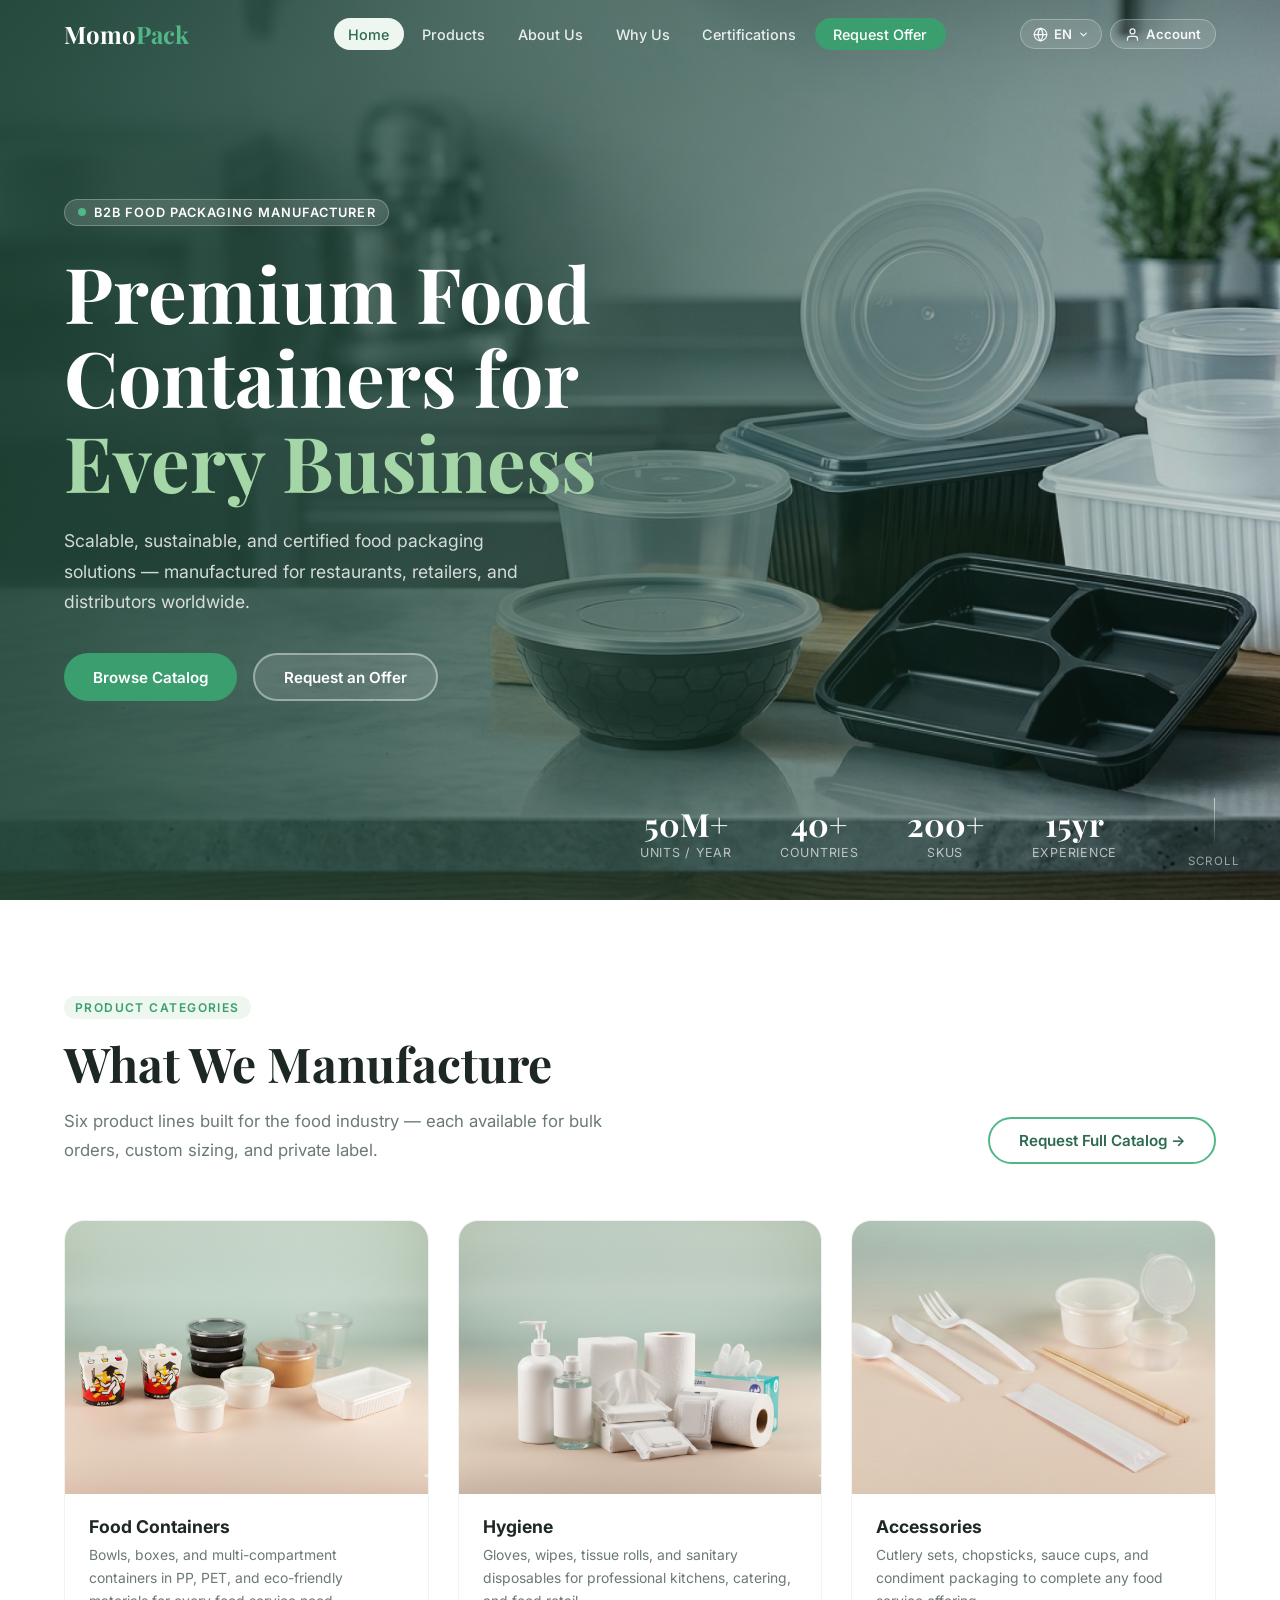
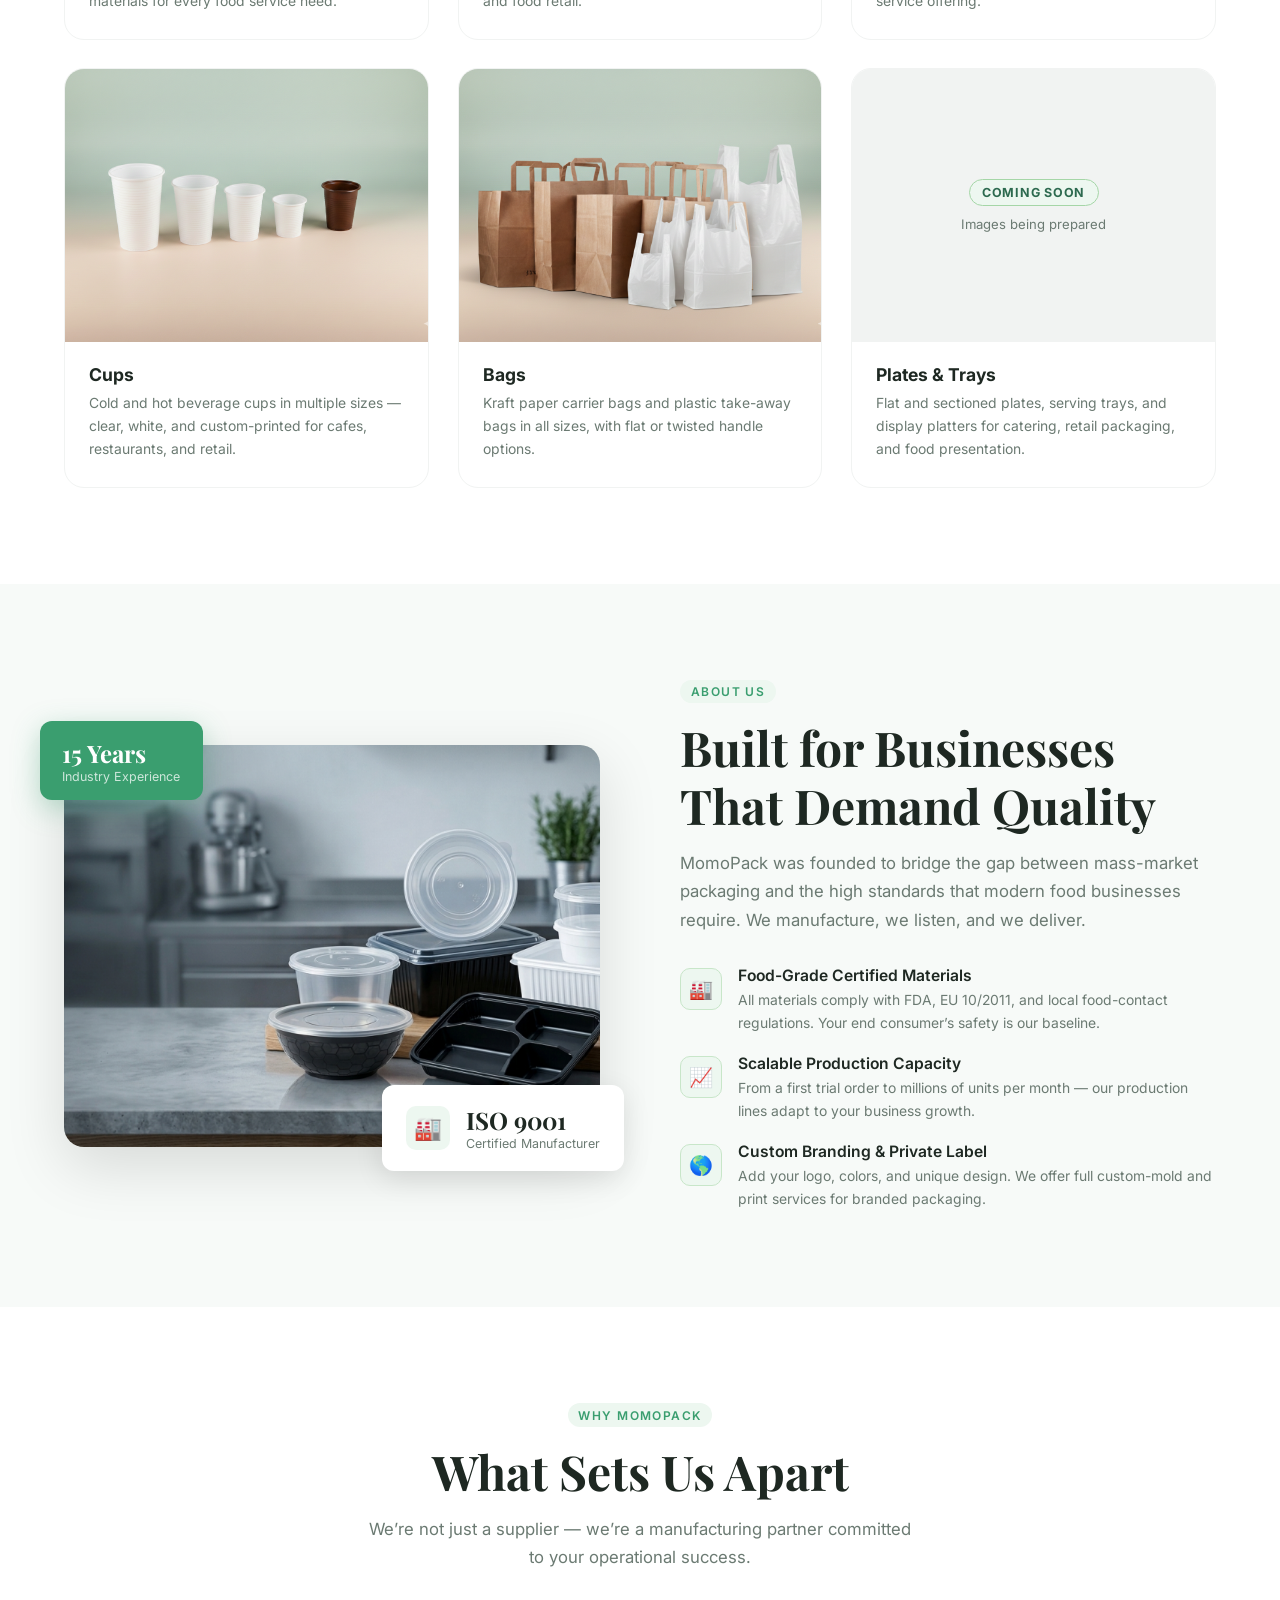
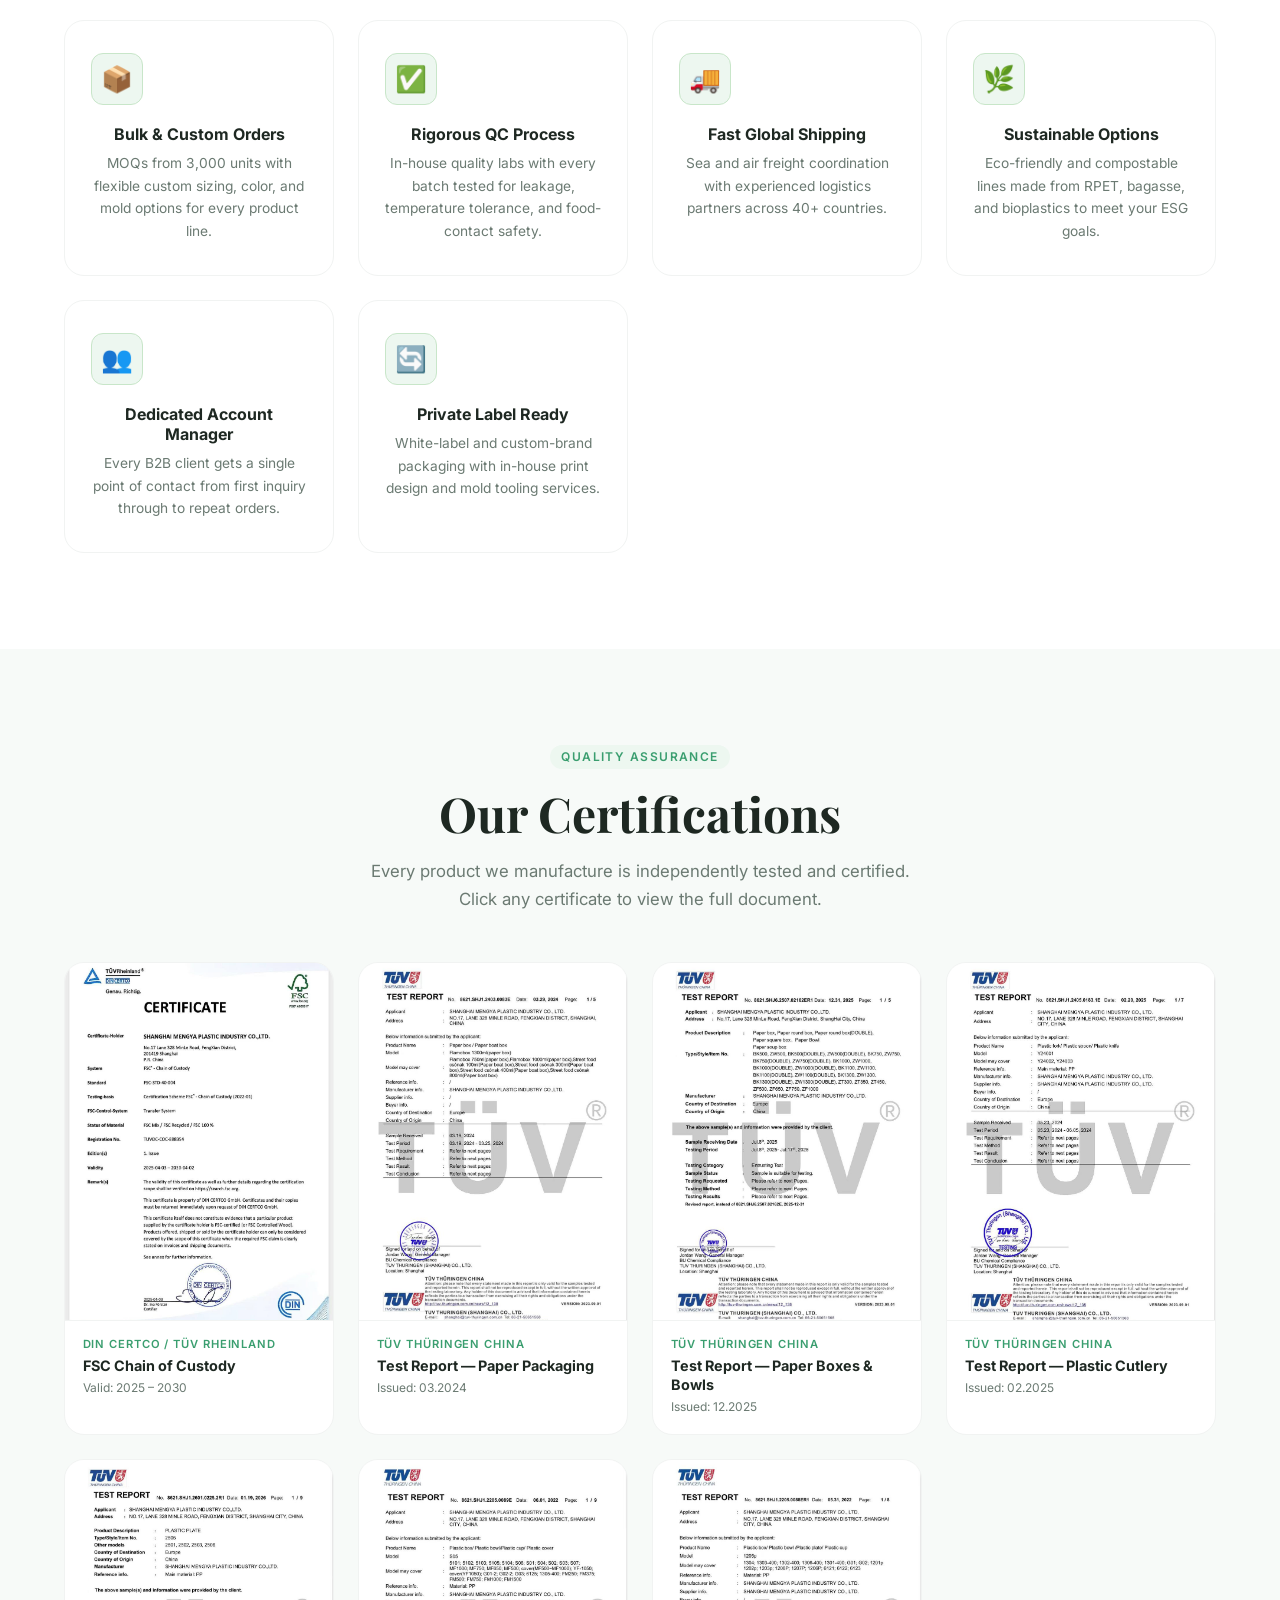
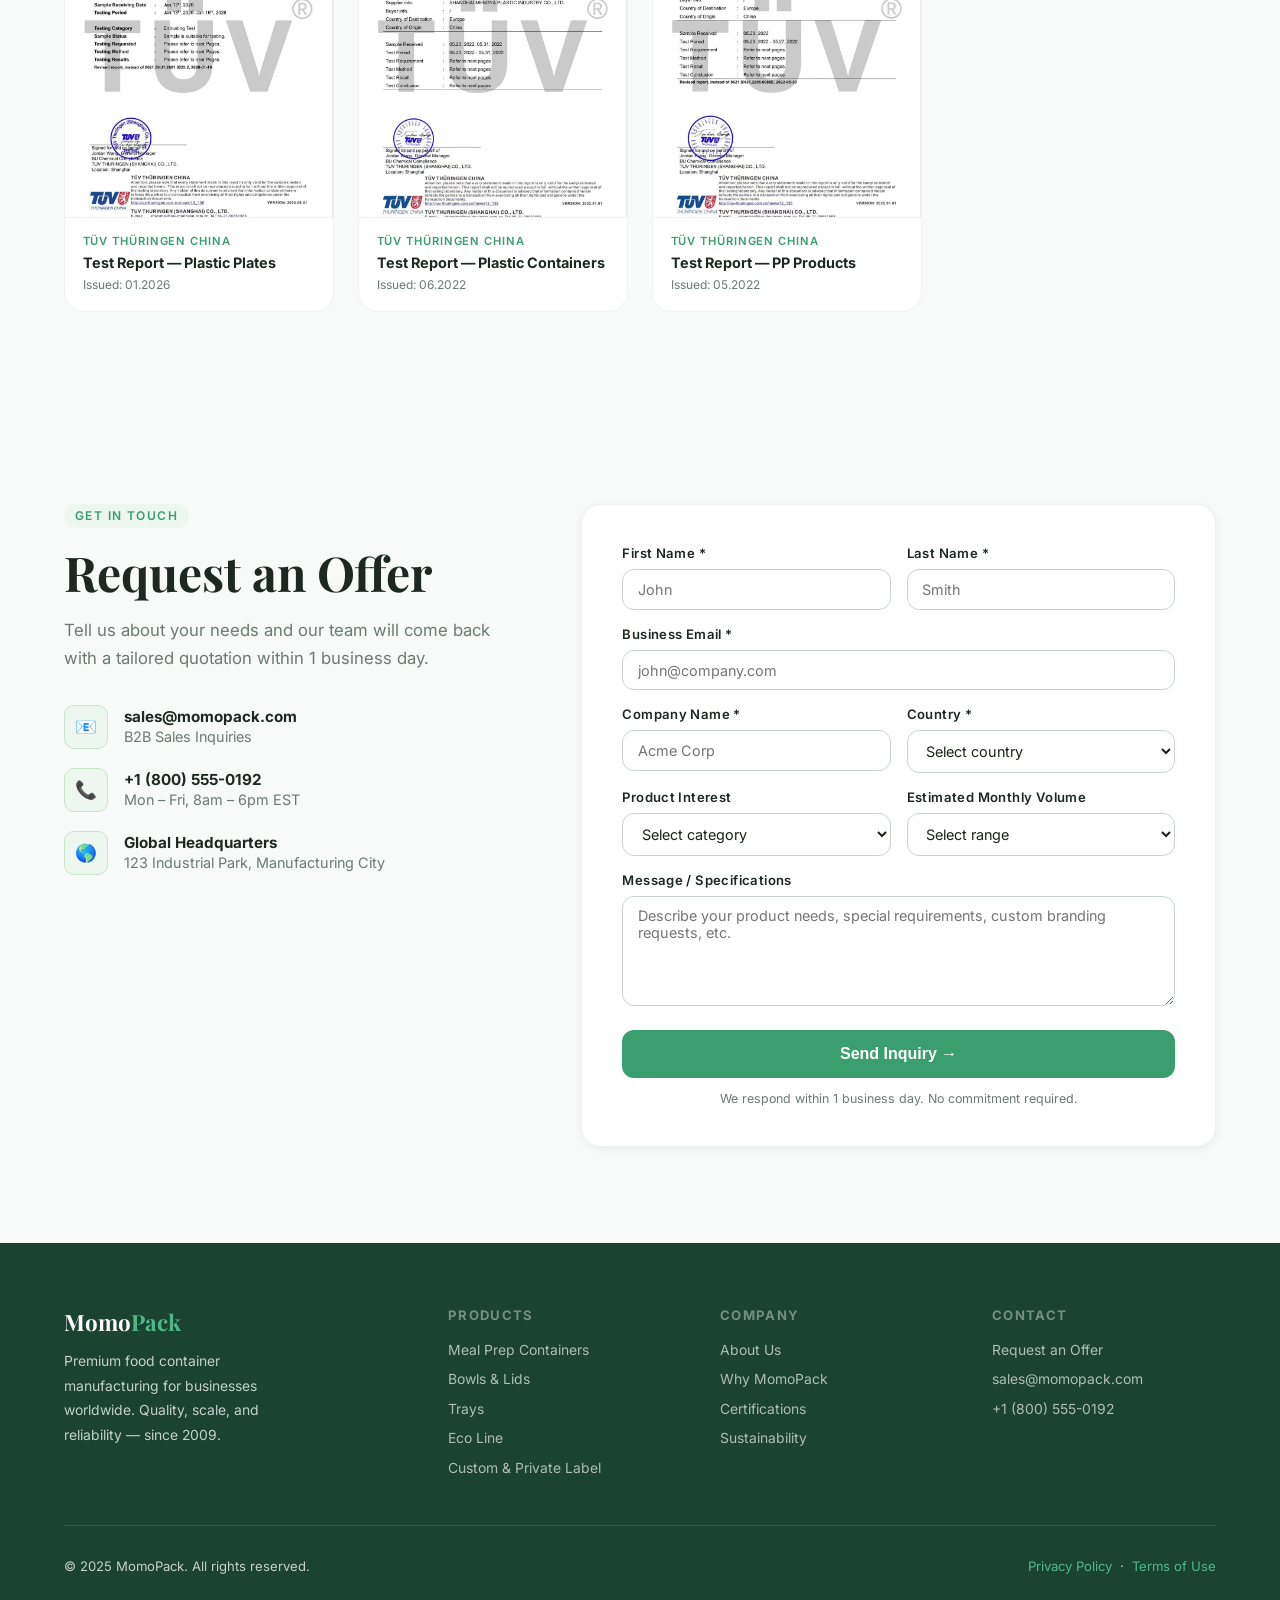
==== commit 98f66c39: "update" ====
--- a/index.html
+++ b/index.html
@@ -30,9 +30,38 @@
       <li><a href="#inquiry" class="nav-cta btn">Request Offer</a></li>
     </ul>
 
+    <div class="nav-right">
+    <div class="nav-extras">
+
+      <!-- Language Selector -->
+      <div class="nav-lang" id="langSelector">
+        <button class="lang-btn" id="langBtn" aria-expanded="false" aria-label="Select language">
+          <svg xmlns="http://www.w3.org/2000/svg" width="15" height="15" viewBox="0 0 24 24" fill="none" stroke="currentColor" stroke-width="2" stroke-linecap="round" stroke-linejoin="round"><circle cx="12" cy="12" r="10"/><line x1="2" y1="12" x2="22" y2="12"/><path d="M12 2a15.3 15.3 0 0 1 4 10 15.3 15.3 0 0 1-4 10 15.3 15.3 0 0 1-4-10 15.3 15.3 0 0 1 4-10z"/></svg>
+          <span class="lang-code" id="langCurrent">EN</span>
+          <svg class="lang-chevron" xmlns="http://www.w3.org/2000/svg" width="11" height="11" viewBox="0 0 24 24" fill="none" stroke="currentColor" stroke-width="2.5" stroke-linecap="round" stroke-linejoin="round"><polyline points="6 9 12 15 18 9"/></svg>
+        </button>
+        <div class="lang-dropdown" id="langDropdown" role="listbox" aria-label="Language options">
+          <a href="#" class="lang-option active" data-lang="en" data-code="EN" role="option">&#127468;&#127463; English</a>
+          <a href="#" class="lang-option" data-lang="fr" data-code="FR" role="option">&#127467;&#127479; Fran&ccedil;ais</a>
+          <a href="#" class="lang-option" data-lang="de" data-code="DE" role="option">&#127465;&#127466; Deutsch</a>
+          <a href="#" class="lang-option" data-lang="es" data-code="ES" role="option">&#127466;&#127480; Espa&ntilde;ol</a>
+          <a href="#" class="lang-option" data-lang="ar" data-code="AR" role="option">&#127480;&#127462; &#1575;&#1604;&#1593;&#1585;&#1576;&#1610;&#1577;</a>
+          <a href="#" class="lang-option" data-lang="zh" data-code="ZH" role="option">&#127464;&#127475; &#20013;&#25991;</a>
+        </div>
+      </div>
+
+      <!-- Account Button -->
+      <a href="account.html" class="nav-account-btn">
+        <svg xmlns="http://www.w3.org/2000/svg" width="15" height="15" viewBox="0 0 24 24" fill="none" stroke="currentColor" stroke-width="2" stroke-linecap="round" stroke-linejoin="round"><path d="M20 21v-2a4 4 0 0 0-4-4H8a4 4 0 0 0-4 4v2"/><circle cx="12" cy="7" r="4"/></svg>
+        <span class="account-btn-text">Account</span>
+      </a>
+
+    </div>
+
     <div class="nav-hamburger" id="hamburger" onclick="toggleMenu()">
       <span></span><span></span><span></span>
     </div>
+    </div><!-- /nav-right -->
   </div>
 </nav>
 
--- a/css/styles.css
+++ b/css/styles.css
@@ -153,9 +153,16 @@
 }
 
 .nav-inner {
-  display: flex;
-  align-items: center;
-  justify-content: space-between;
+  display: grid;
+  grid-template-columns: 1fr auto 1fr;
+  align-items: center;
+}
+
+.nav-right {
+  display: flex;
+  align-items: center;
+  justify-content: flex-end;
+  gap: .55rem;
 }
 
 .nav-logo {
@@ -974,6 +981,117 @@
   to   { opacity: 1; }
 }
 
+/* ── Nav Extras (lang + account) ───────────── */
+.nav-extras {
+  display: flex;
+  align-items: center;
+  gap: .55rem;
+}
+
+/* Language selector */
+.nav-lang { position: relative; }
+
+.lang-btn {
+  display: flex;
+  align-items: center;
+  gap: .38rem;
+  background: rgba(255,255,255,.12);
+  border: 1.5px solid rgba(255,255,255,.28);
+  color: rgba(255,255,255,.92);
+  border-radius: 100px;
+  padding: .48em .9em;
+  font-size: .82rem;
+  font-weight: 600;
+  cursor: pointer;
+  transition: var(--transition);
+  font-family: 'Inter', sans-serif;
+  white-space: nowrap;
+}
+.lang-btn:hover { background: rgba(255,255,255,.22); }
+#navbar.scrolled .lang-btn {
+  background: var(--green-50);
+  border-color: var(--green-200);
+  color: var(--green-700);
+}
+#navbar.scrolled .lang-btn:hover { background: var(--green-100); }
+
+.lang-chevron {
+  transition: transform .25s ease;
+  flex-shrink: 0;
+}
+.nav-lang.open .lang-chevron { transform: rotate(180deg); }
+
+.lang-dropdown {
+  position: absolute;
+  top: calc(100% + .6rem);
+  right: 0;
+  background: var(--white);
+  border: 1.5px solid var(--gray-100);
+  border-radius: var(--radius);
+  box-shadow: var(--shadow-md);
+  padding: .35rem;
+  min-width: 155px;
+  opacity: 0;
+  visibility: hidden;
+  transform: translateY(-8px);
+  transition: opacity .22s ease, visibility .22s ease, transform .22s ease;
+  z-index: 300;
+}
+.nav-lang.open .lang-dropdown {
+  opacity: 1;
+  visibility: visible;
+  transform: translateY(0);
+}
+
+.lang-option {
+  display: flex;
+  align-items: center;
+  gap: .5rem;
+  padding: .5em .85em;
+  border-radius: 8px;
+  text-decoration: none;
+  font-size: .84rem;
+  font-weight: 500;
+  color: var(--gray-500);
+  transition: background .15s, color .15s;
+}
+.lang-option:hover { background: var(--green-50); color: var(--green-700); }
+.lang-option.active { background: var(--green-50); color: var(--green-700); font-weight: 600; }
+
+/* Account button */
+.nav-account-btn {
+  display: inline-flex;
+  align-items: center;
+  gap: .38rem;
+  background: rgba(255,255,255,.12);
+  border: 1.5px solid rgba(255,255,255,.28);
+  color: rgba(255,255,255,.92);
+  border-radius: 100px;
+  padding: .48em 1.05em;
+  font-size: .82rem;
+  font-weight: 600;
+  cursor: pointer;
+  text-decoration: none;
+  transition: var(--transition);
+  white-space: nowrap;
+}
+.nav-account-btn:hover {
+  background: var(--green-500);
+  border-color: var(--green-500);
+  color: #fff;
+  transform: translateY(-1px);
+  box-shadow: 0 6px 18px rgba(58,158,111,.35);
+}
+#navbar.scrolled .nav-account-btn {
+  background: var(--green-500);
+  border-color: var(--green-500);
+  color: #fff;
+}
+#navbar.scrolled .nav-account-btn:hover {
+  background: var(--green-700);
+  border-color: var(--green-700);
+}
+
 /* ── Responsive ────────────────────────────── */
 @media (max-width: 1024px) {
   .categories-grid { grid-template-columns: repeat(2, 1fr); }
@@ -982,6 +1100,8 @@
 
 @media (max-width: 768px) {
   .nav-hamburger { display: flex; }
+  .account-btn-text { display: none; }
+  .lang-code { display: none; }
 
   .nav-links {
     display: none;
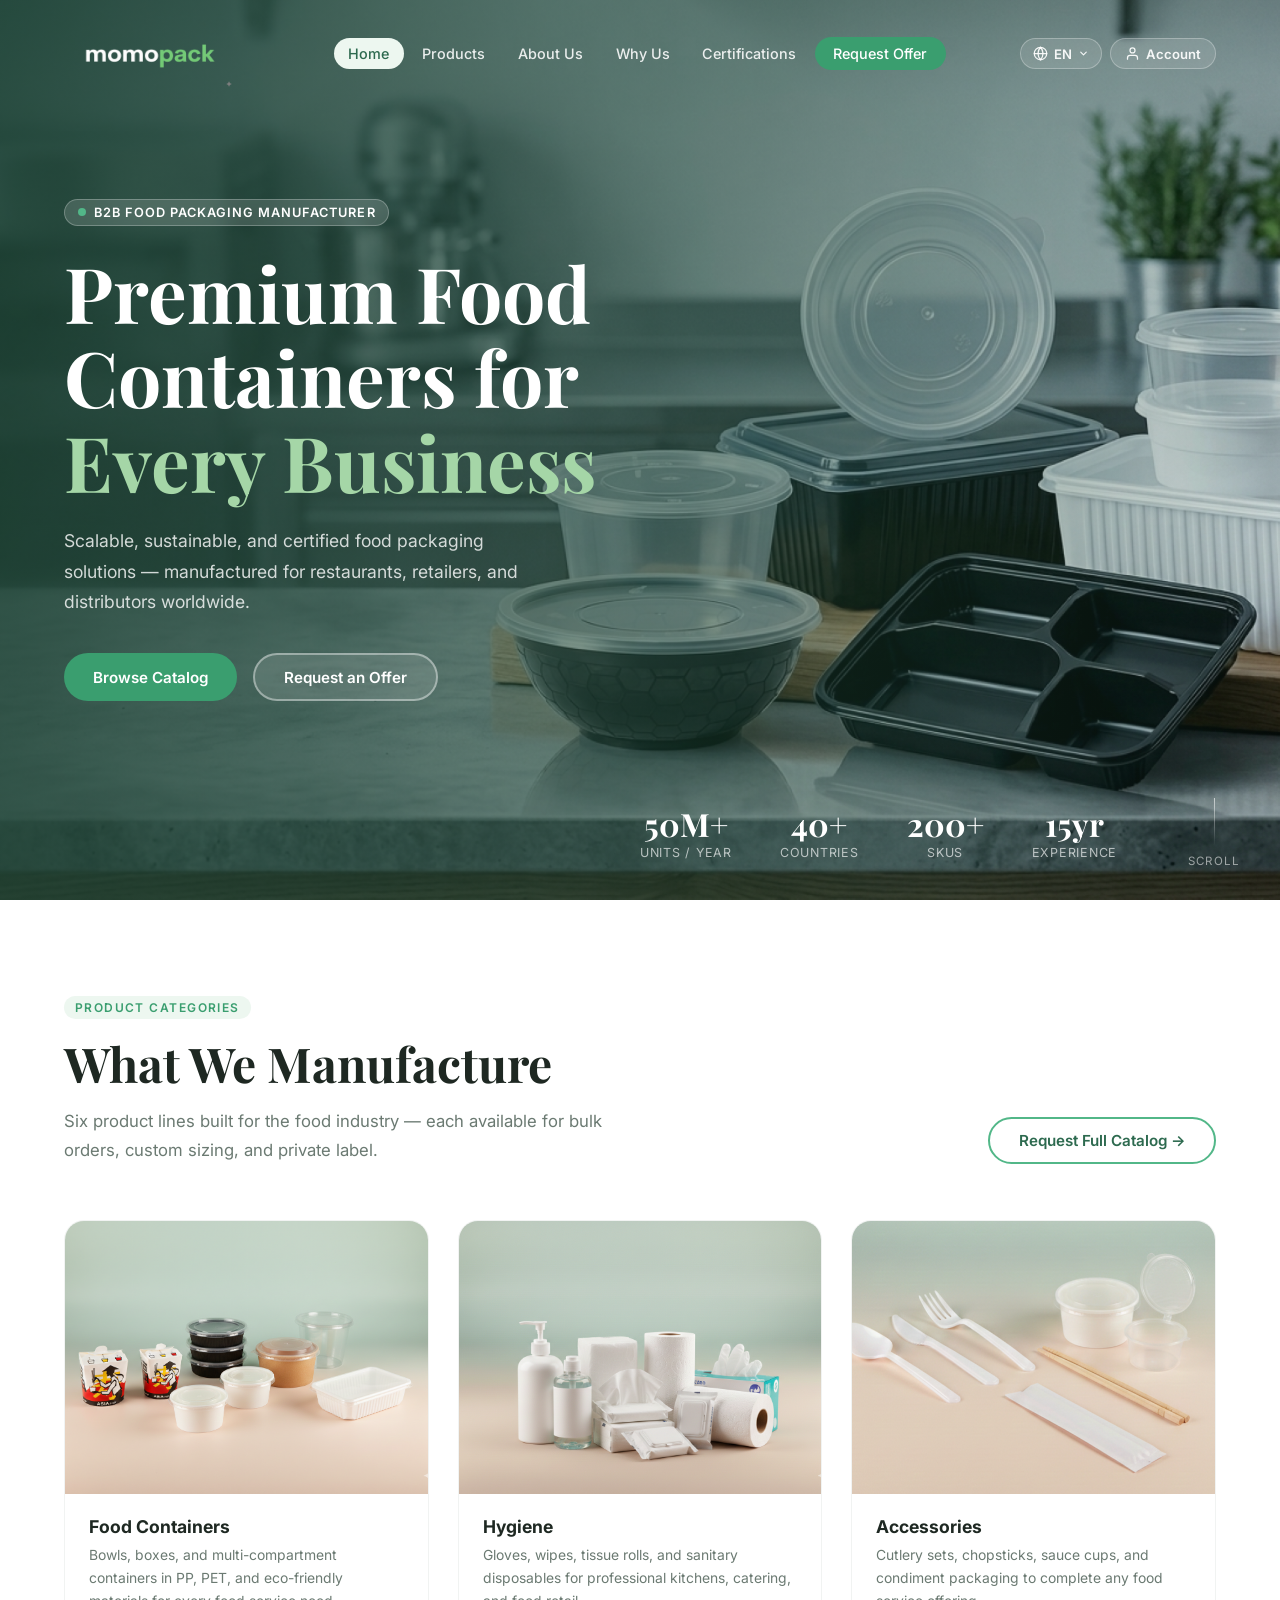
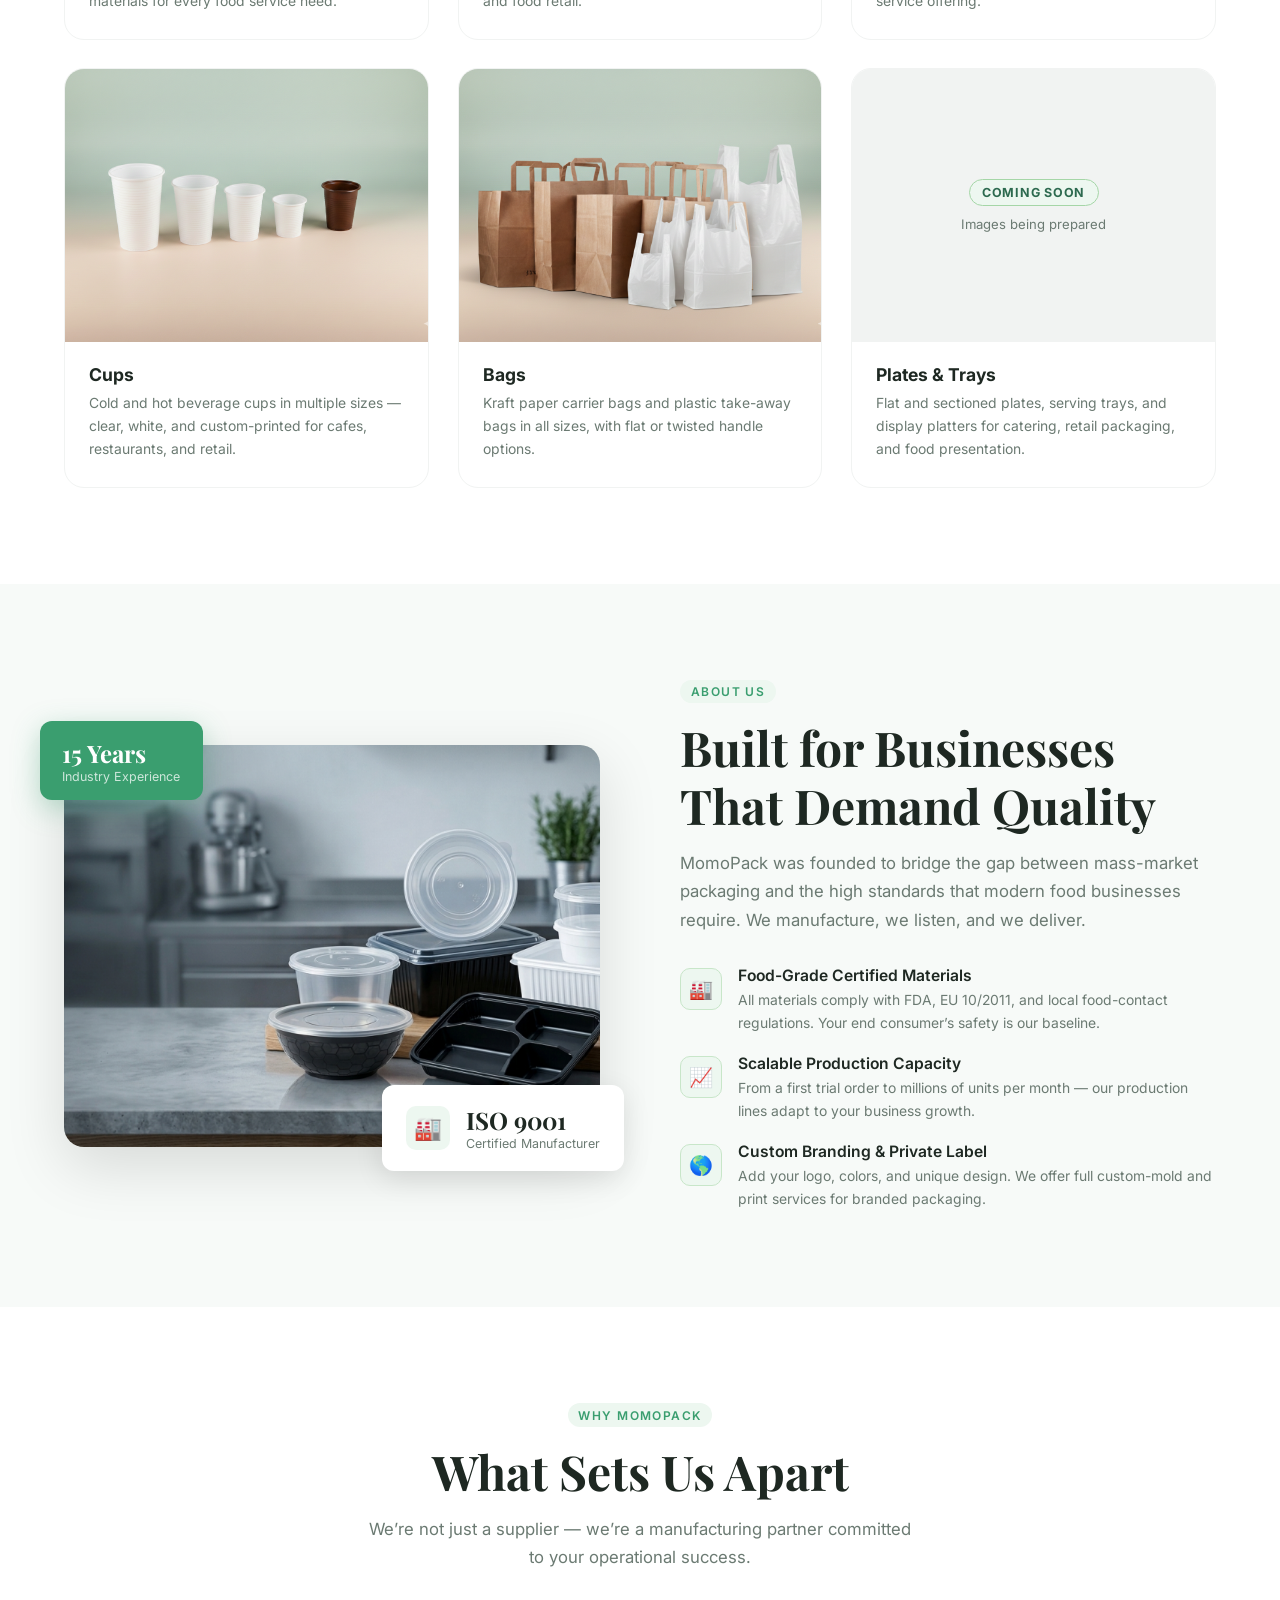
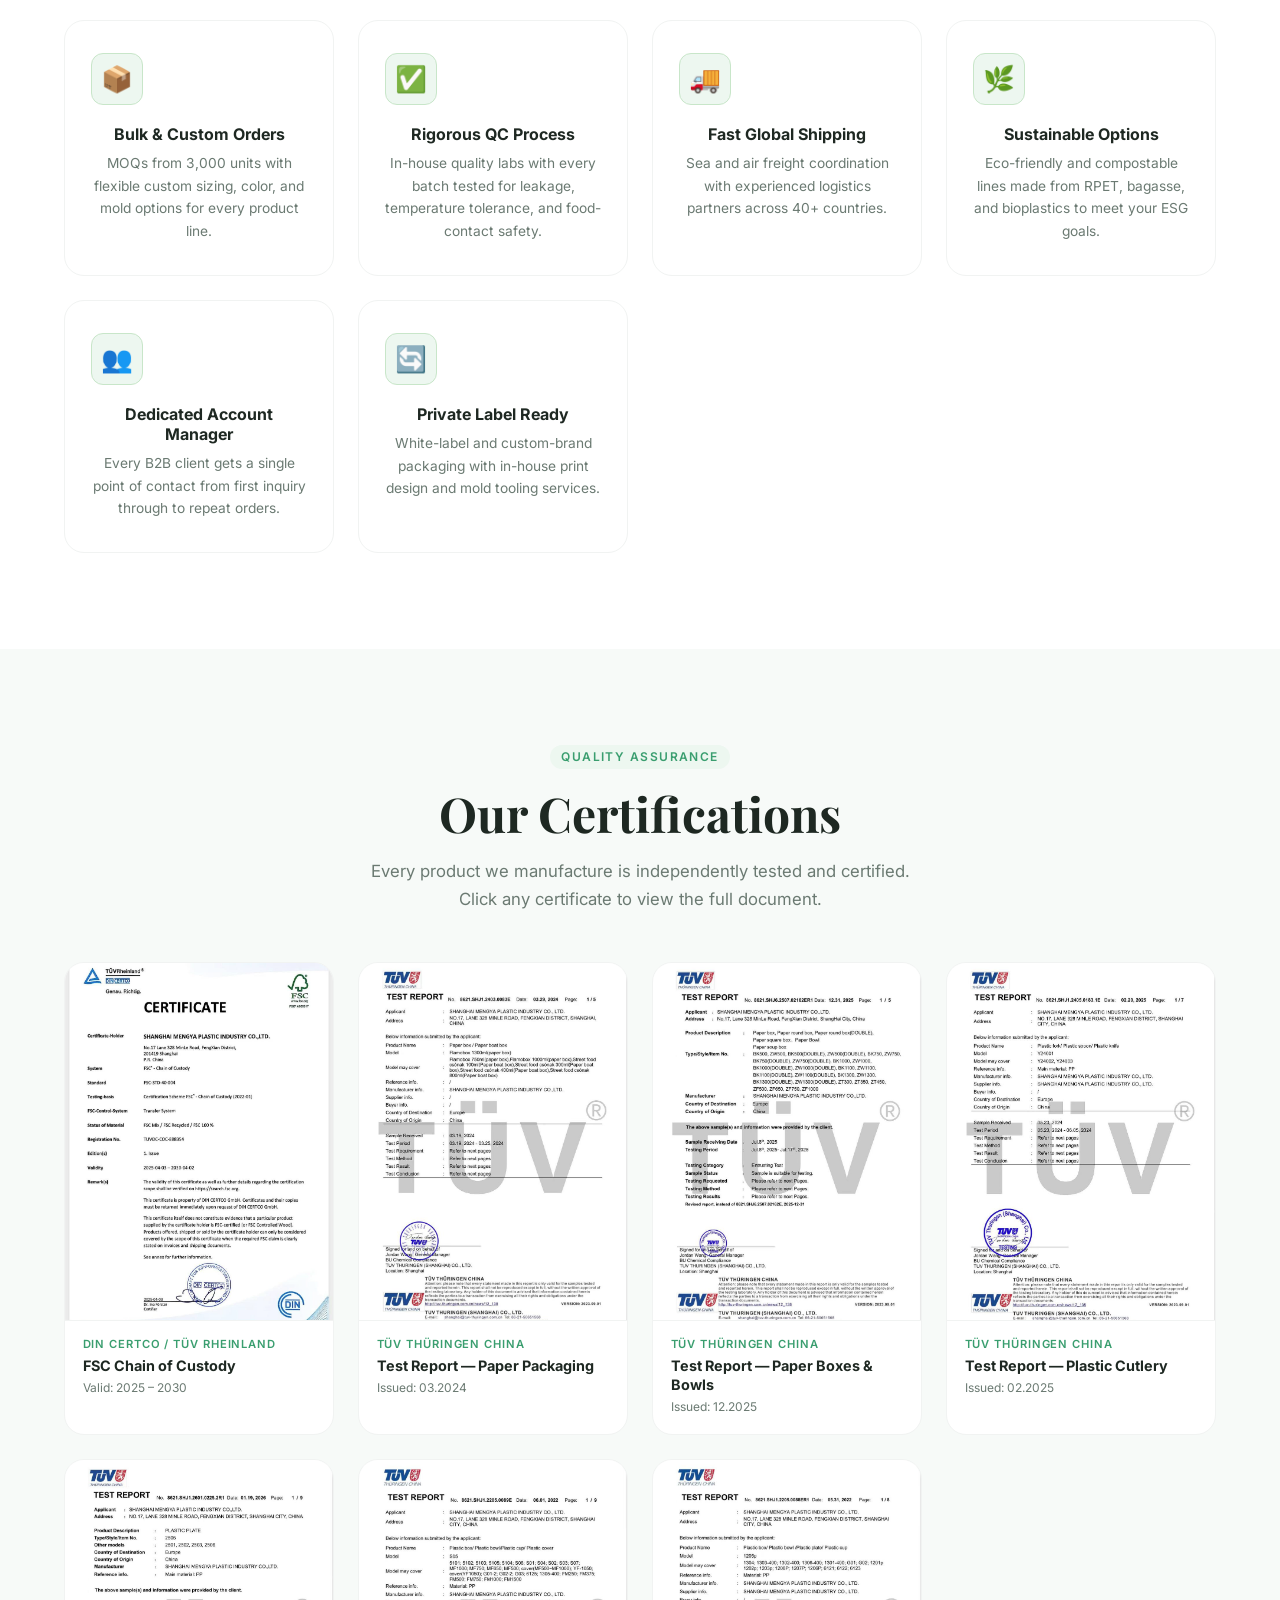
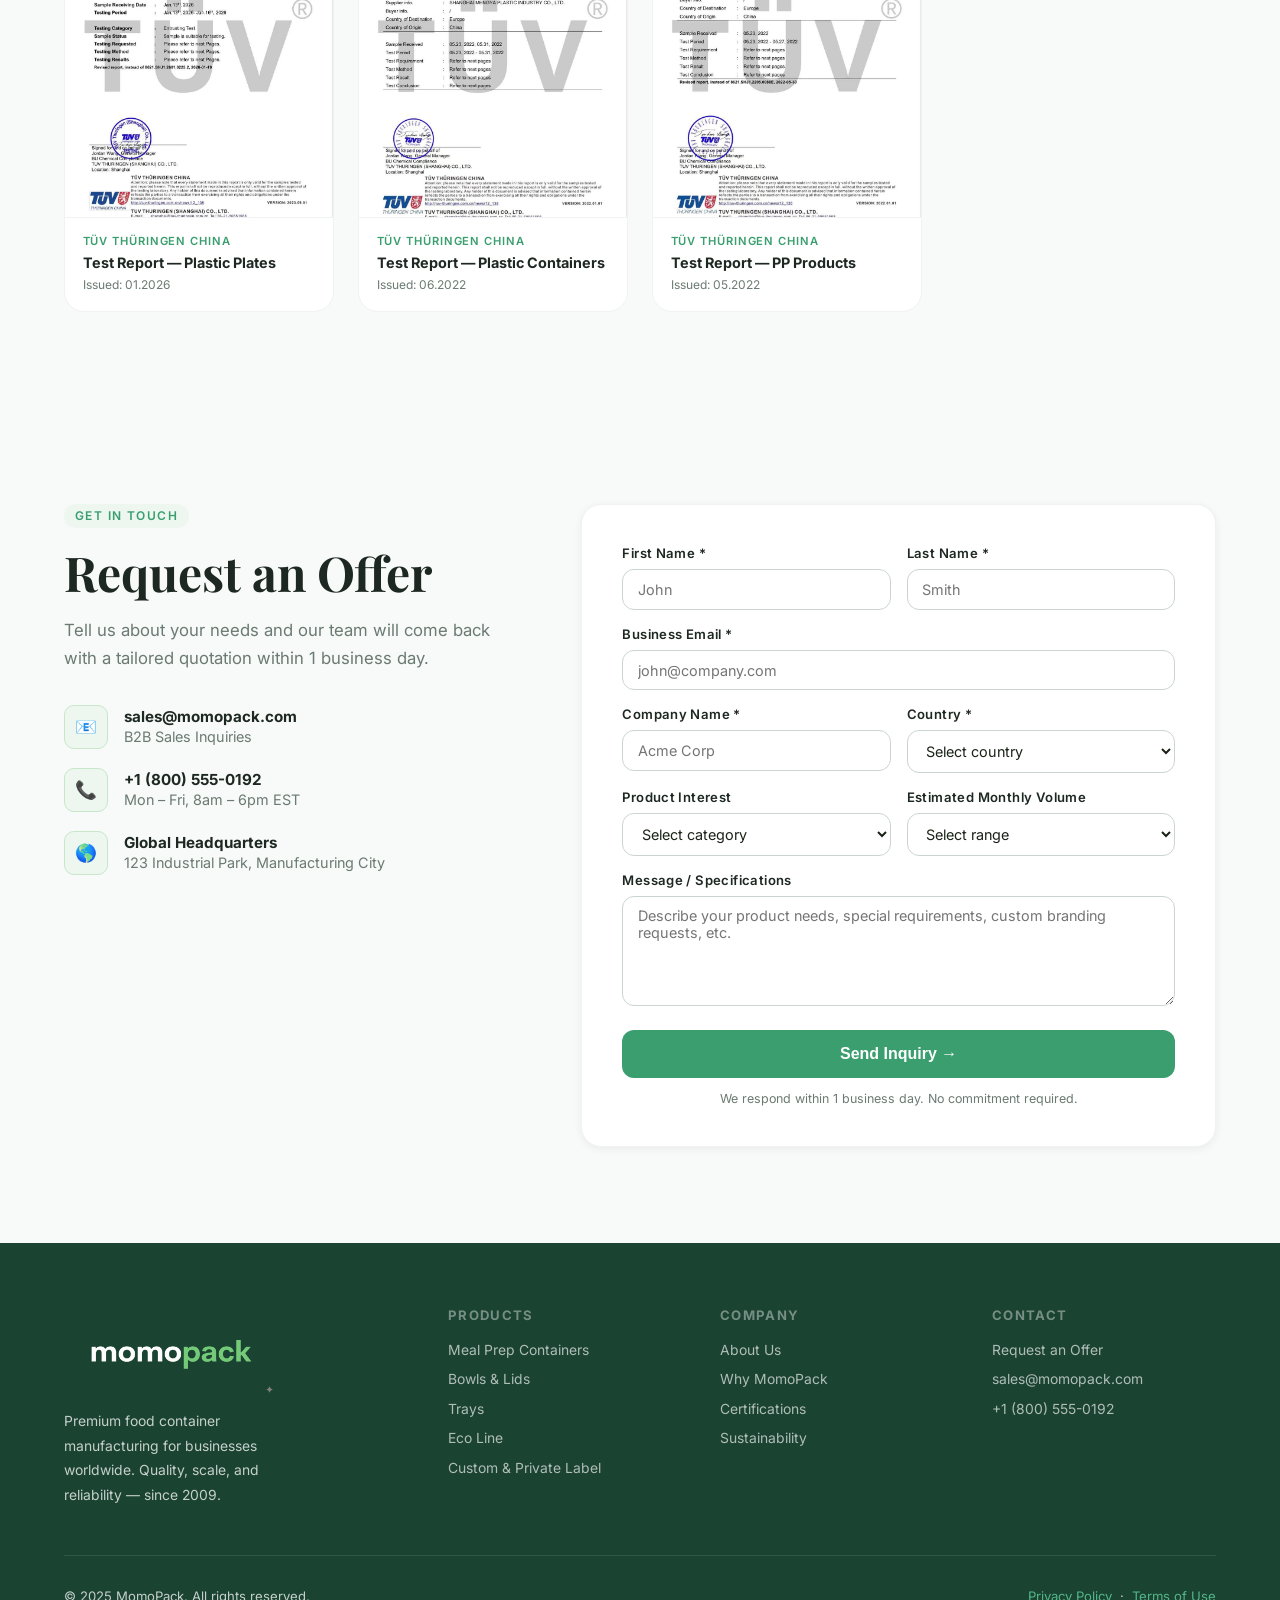
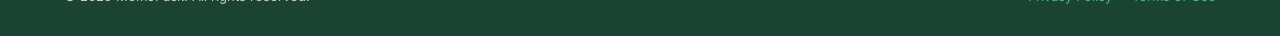
==== commit 87d808ec: "update" ====
--- a/index.html
+++ b/index.html
@@ -13,13 +13,13 @@
 
 <!-- ── Page Loader ──────────────────────────── -->
 <div id="loader">
-  <div class="loader-logo">Momo<span>Pack</span></div>
+  <div class="loader-logo"><img src="logo/vendle logo 2.png" alt="Vendle"></div>
 </div>
 
 <!-- ── Navbar ───────────────────────────────── -->
 <nav id="navbar">
   <div class="container nav-inner">
-    <a href="#hero" class="nav-logo">Momo<span>Pack</span></a>
+    <a href="#hero" class="nav-logo"><img src="logo/vendle logo 2.png" alt="Vendle"></a>
 
     <ul class="nav-links" id="navLinks">
       <li><a href="#hero" class="active">Home</a></li>
@@ -563,7 +563,7 @@
   <div class="container">
     <div class="footer-grid">
       <div class="footer-brand">
-        <div class="footer-logo">Momo<span>Pack</span></div>
+        <div class="footer-logo"><img src="logo/vendle logo 2.png" alt="Vendle"></div>
         <p>Premium food container manufacturing for businesses worldwide. Quality, scale, and reliability &mdash; since 2009.</p>
       </div>
 
--- a/css/styles.css
+++ b/css/styles.css
@@ -136,6 +136,7 @@
   animation: loaderPulse 1.2s ease-in-out infinite alternate;
 }
 .loader-logo span { color: var(--green-400); }
+.loader-logo img { height: 120px; object-fit: contain; }
 
 /* ── Navbar ────────────────────────────────── */
 #navbar {
@@ -173,6 +174,7 @@
   text-decoration: none;
   transition: color var(--transition);
 }
+.nav-logo img { height: 72px; object-fit: contain; }
 #navbar.scrolled .nav-logo       { color: var(--green-700); }
 .nav-logo span                    { color: var(--green-400); }
 #navbar.scrolled .nav-logo span   { color: var(--green-500); }
@@ -937,6 +939,7 @@
 
 .footer-logo { font-family: 'Playfair Display', serif; font-size: 1.4rem; font-weight: 700; color: #fff; }
 .footer-logo span { color: var(--green-400); }
+.footer-logo img { height: 90px; object-fit: contain; }
 
 .footer-col h4 {
   font-size: .82rem;
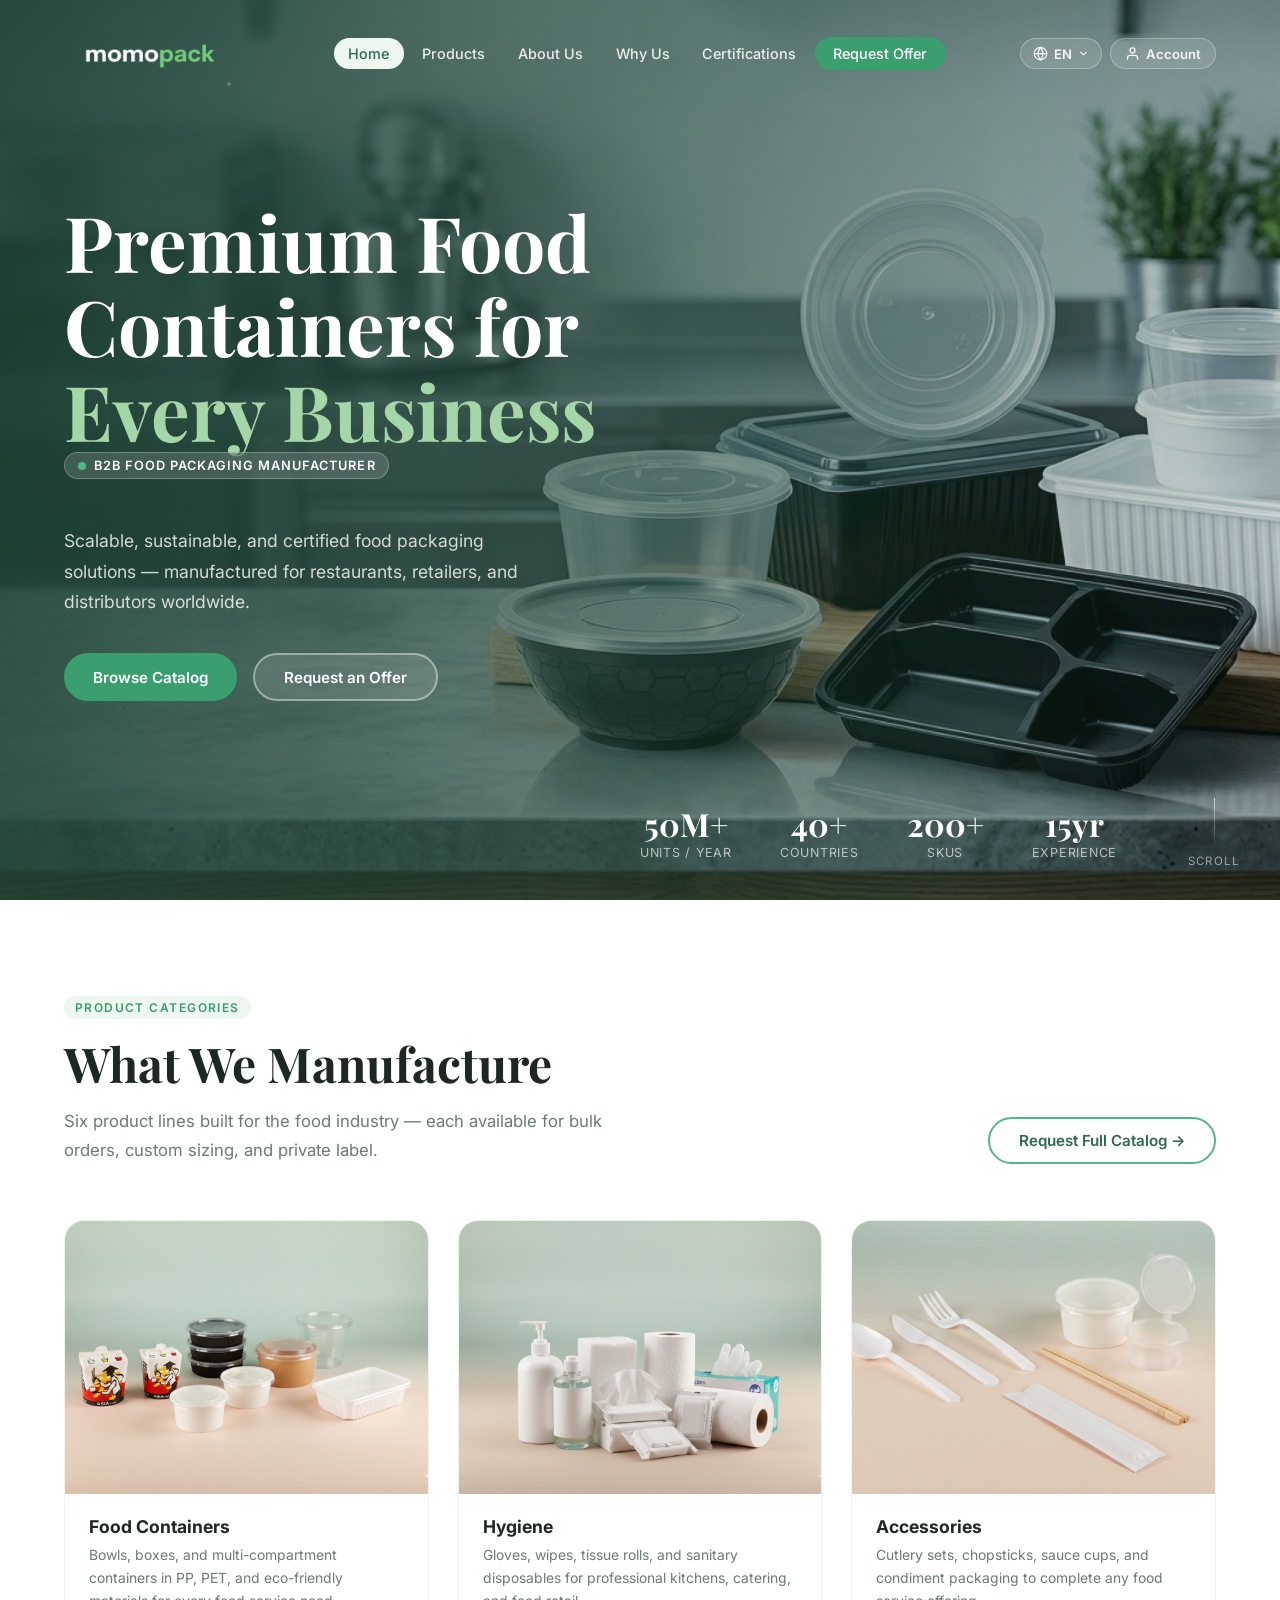
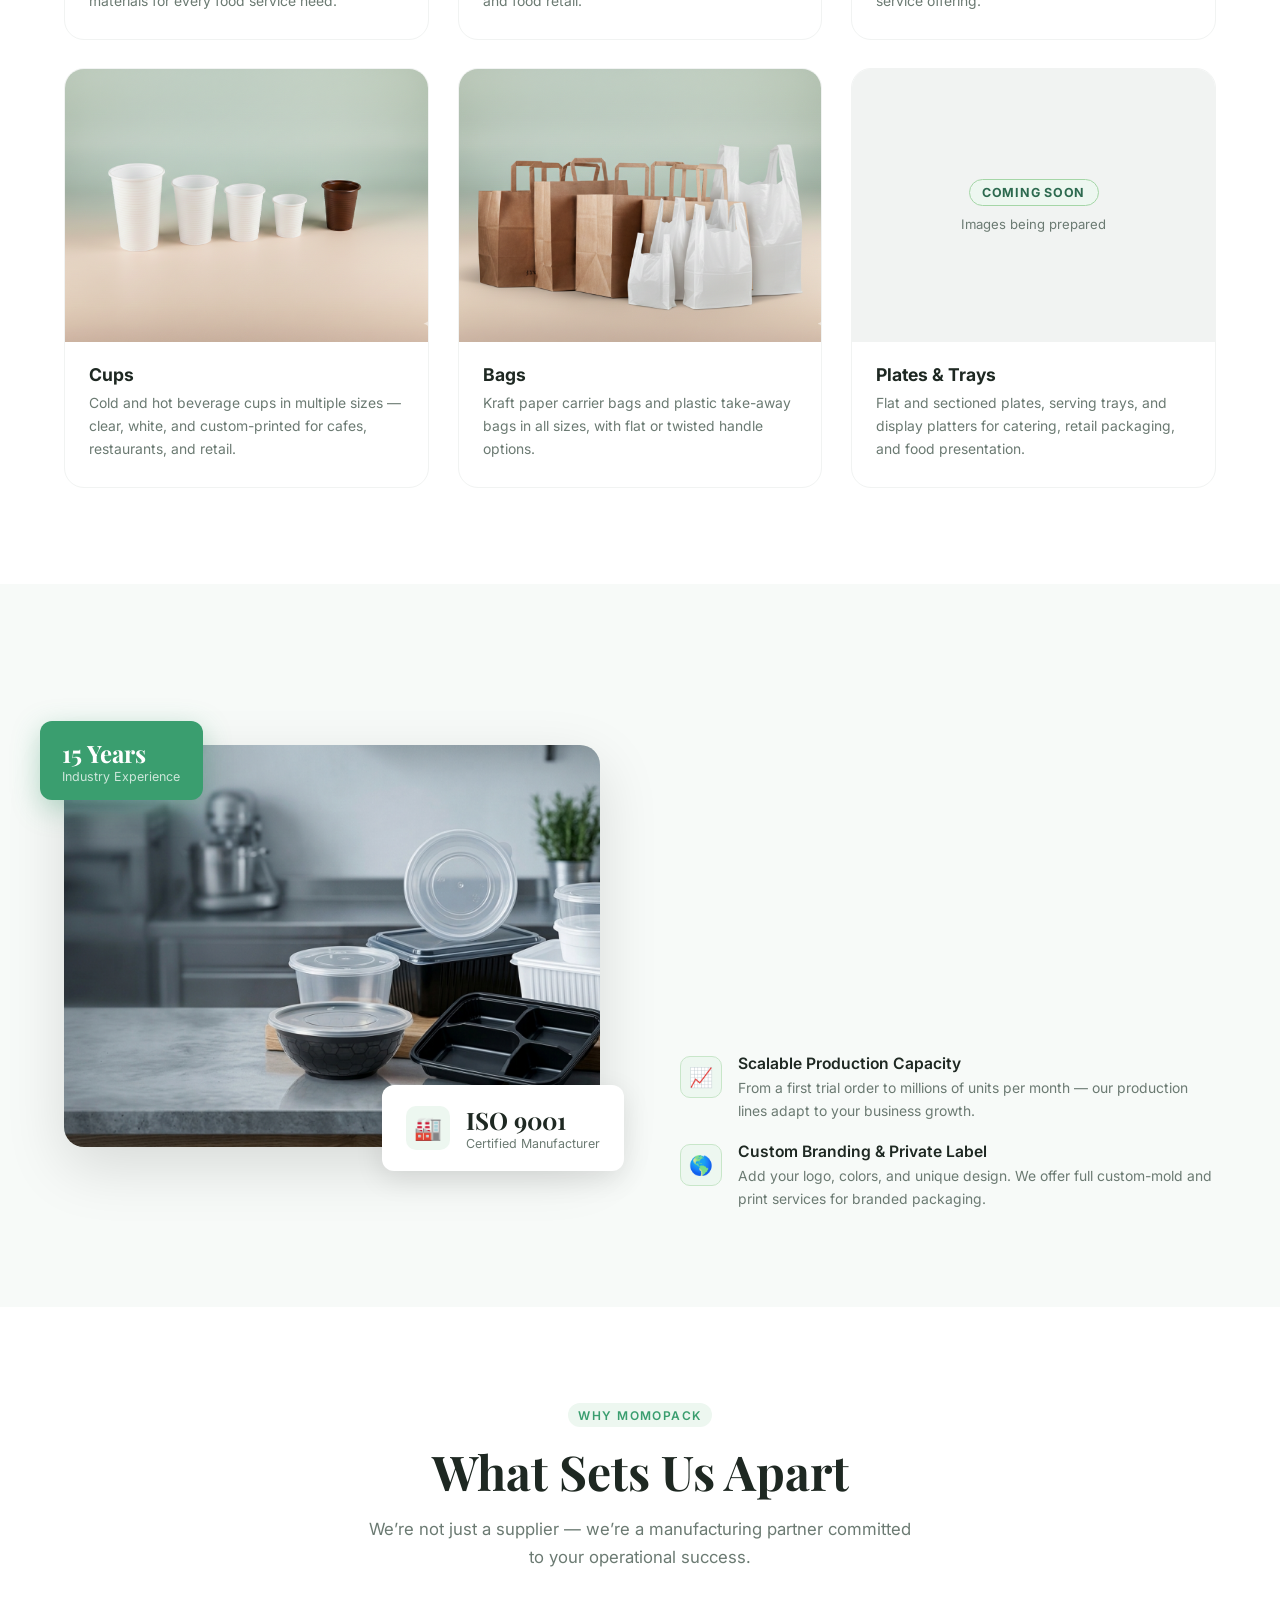
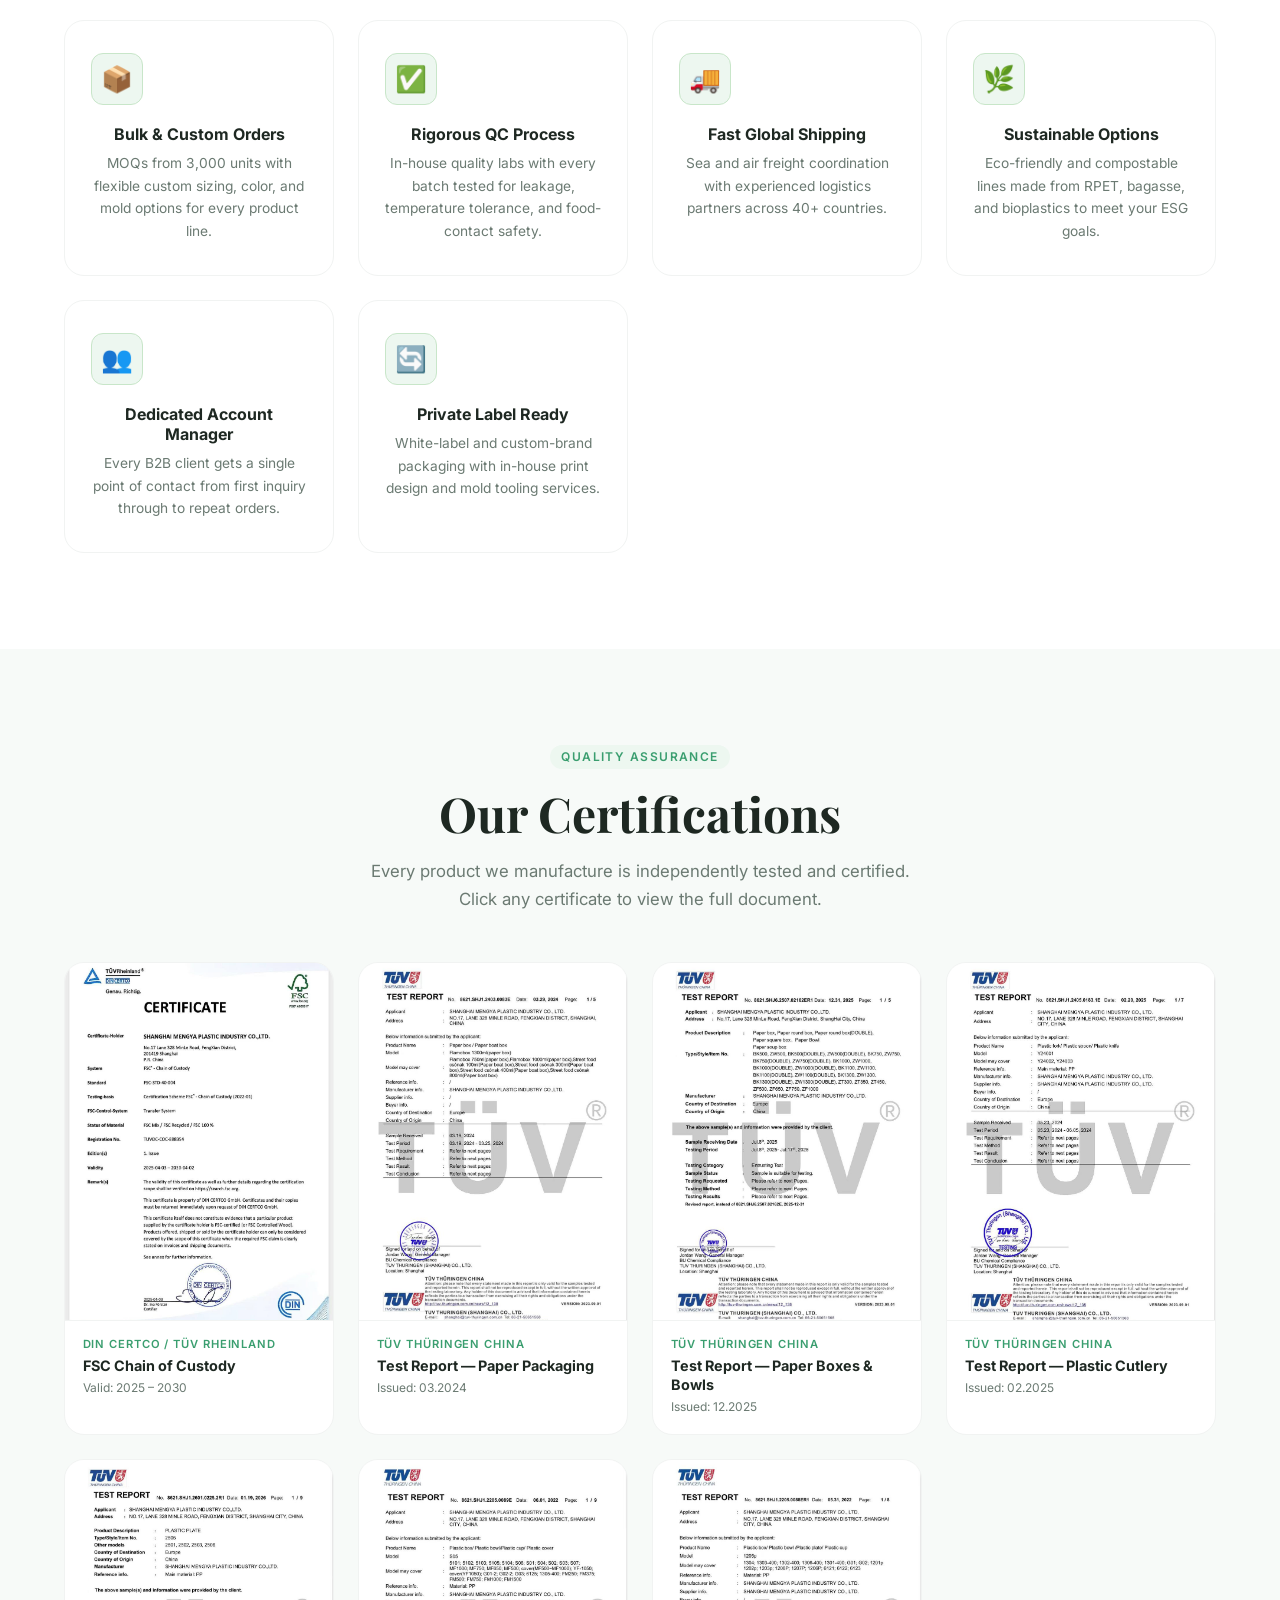
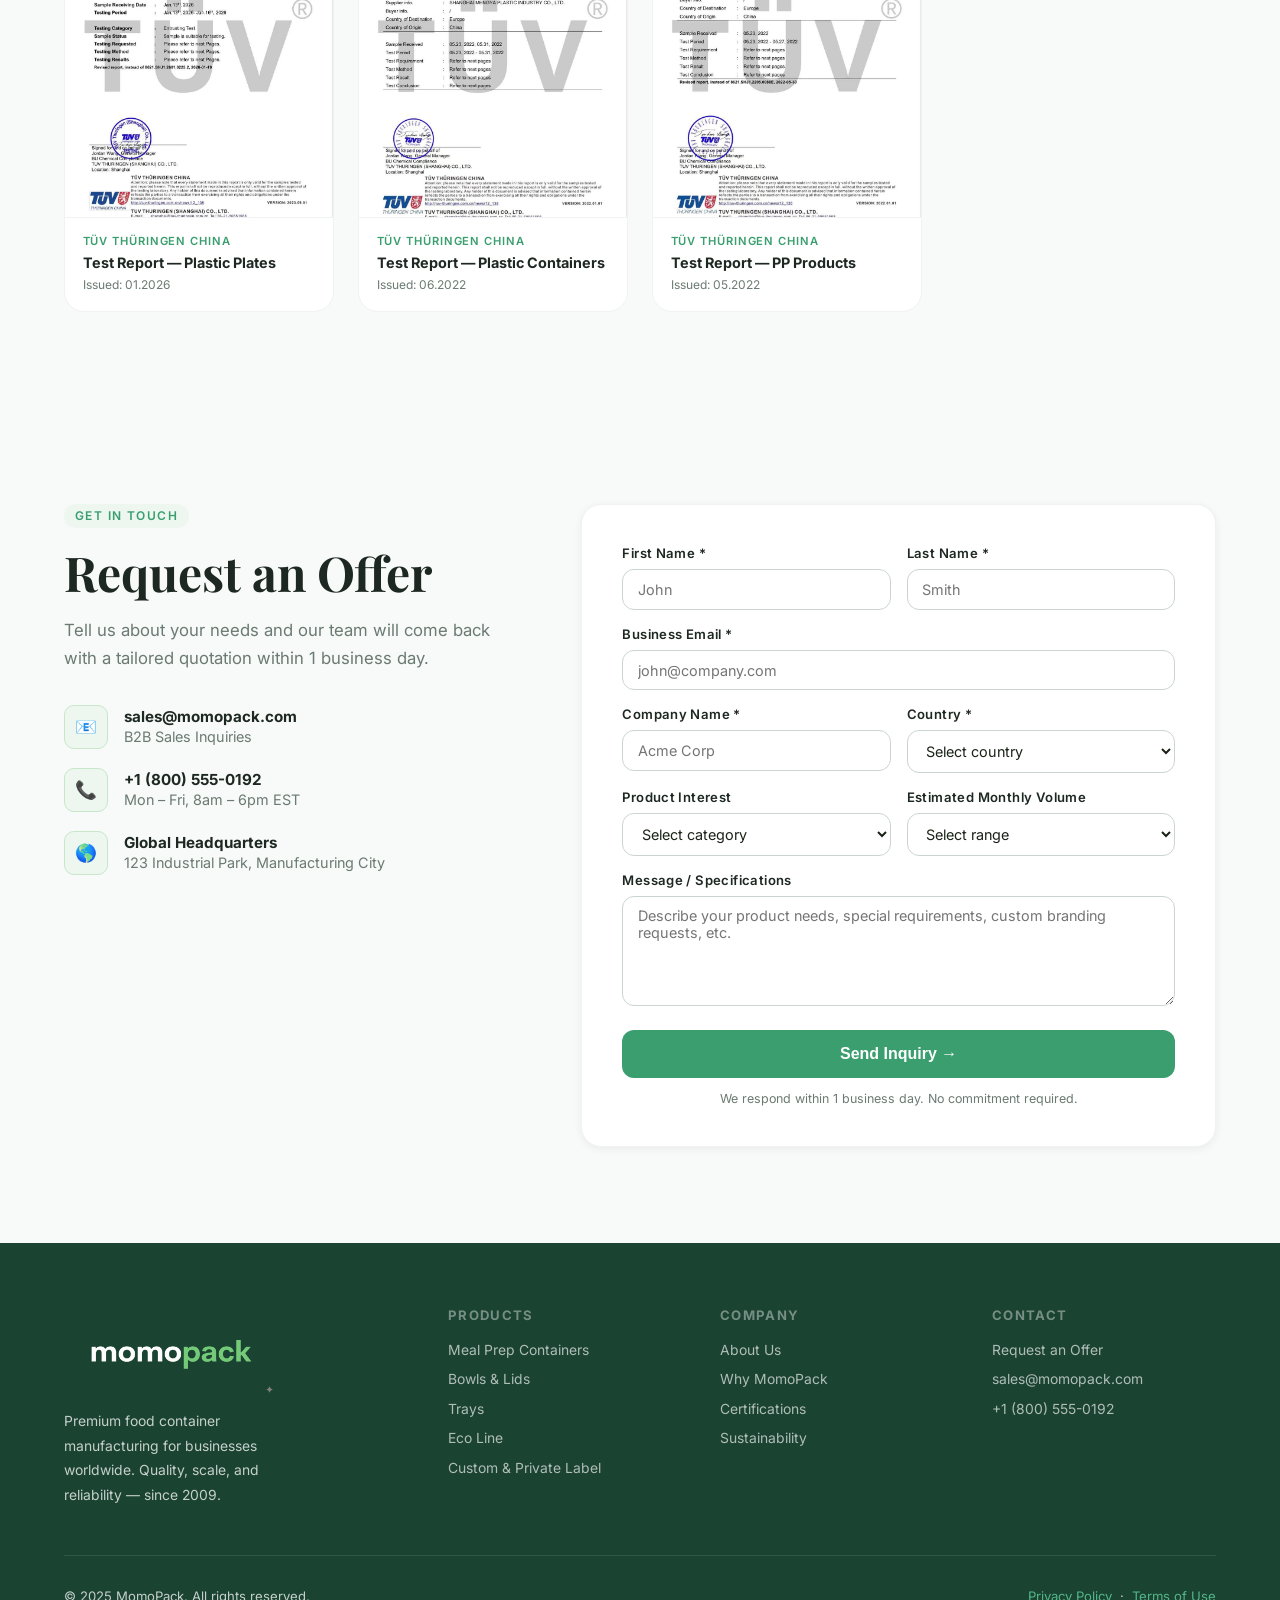
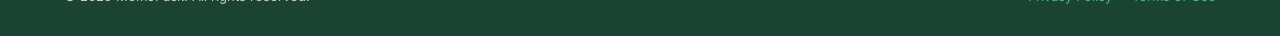
==== commit 67c44c49: "update" ====
--- a/index.html
+++ b/index.html
@@ -71,11 +71,11 @@
   <div class="hero-overlay"></div>
 
   <div class="container hero-content">
-    <div class="hero-badge">B2B Food Packaging Manufacturer</div>
-
     <h1 class="hero-title">
       Premium Food<br />Containers for<br /><em>Every Business</em>
     </h1>
+
+    <div class="hero-badge">B2B Food Packaging Manufacturer</div>
 
     <p class="hero-sub">
       Scalable, sustainable, and certified food packaging solutions &mdash;
--- a/css/styles.css
+++ b/css/styles.css
@@ -147,9 +147,9 @@
   transition: background var(--transition), box-shadow var(--transition), padding var(--transition);
 }
 #navbar.scrolled {
-  background: rgba(255,255,255,.96);
+  background: rgba(45,106,79,.97);
   backdrop-filter: blur(14px);
-  box-shadow: 0 1px 0 rgba(0,0,0,.07);
+  box-shadow: 0 1px 0 rgba(0,0,0,.12);
   padding: .7rem 0;
 }
 
@@ -175,9 +175,9 @@
   transition: color var(--transition);
 }
 .nav-logo img { height: 72px; object-fit: contain; }
-#navbar.scrolled .nav-logo       { color: var(--green-700); }
+#navbar.scrolled .nav-logo       { color: var(--white); }
 .nav-logo span                    { color: var(--green-400); }
-#navbar.scrolled .nav-logo span   { color: var(--green-500); }
+#navbar.scrolled .nav-logo span   { color: var(--green-200); }
 
 .nav-links {
   display: flex;
@@ -195,7 +195,7 @@
   color: rgba(255,255,255,.88);
   transition: var(--transition);
 }
-#navbar.scrolled .nav-links a { color: var(--gray-500); }
+#navbar.scrolled .nav-links a { color: rgba(255,255,255,.88); }
 .nav-links a:hover,
 .nav-links a.active {
   background: var(--green-50);
@@ -223,7 +223,7 @@
   border-radius: 2px;
   transition: var(--transition);
 }
-#navbar.scrolled .nav-hamburger span { background: var(--gray-800); }
+#navbar.scrolled .nav-hamburger span { background: var(--white); }
 
 /* ── Hero ──────────────────────────────────── */
 #hero {
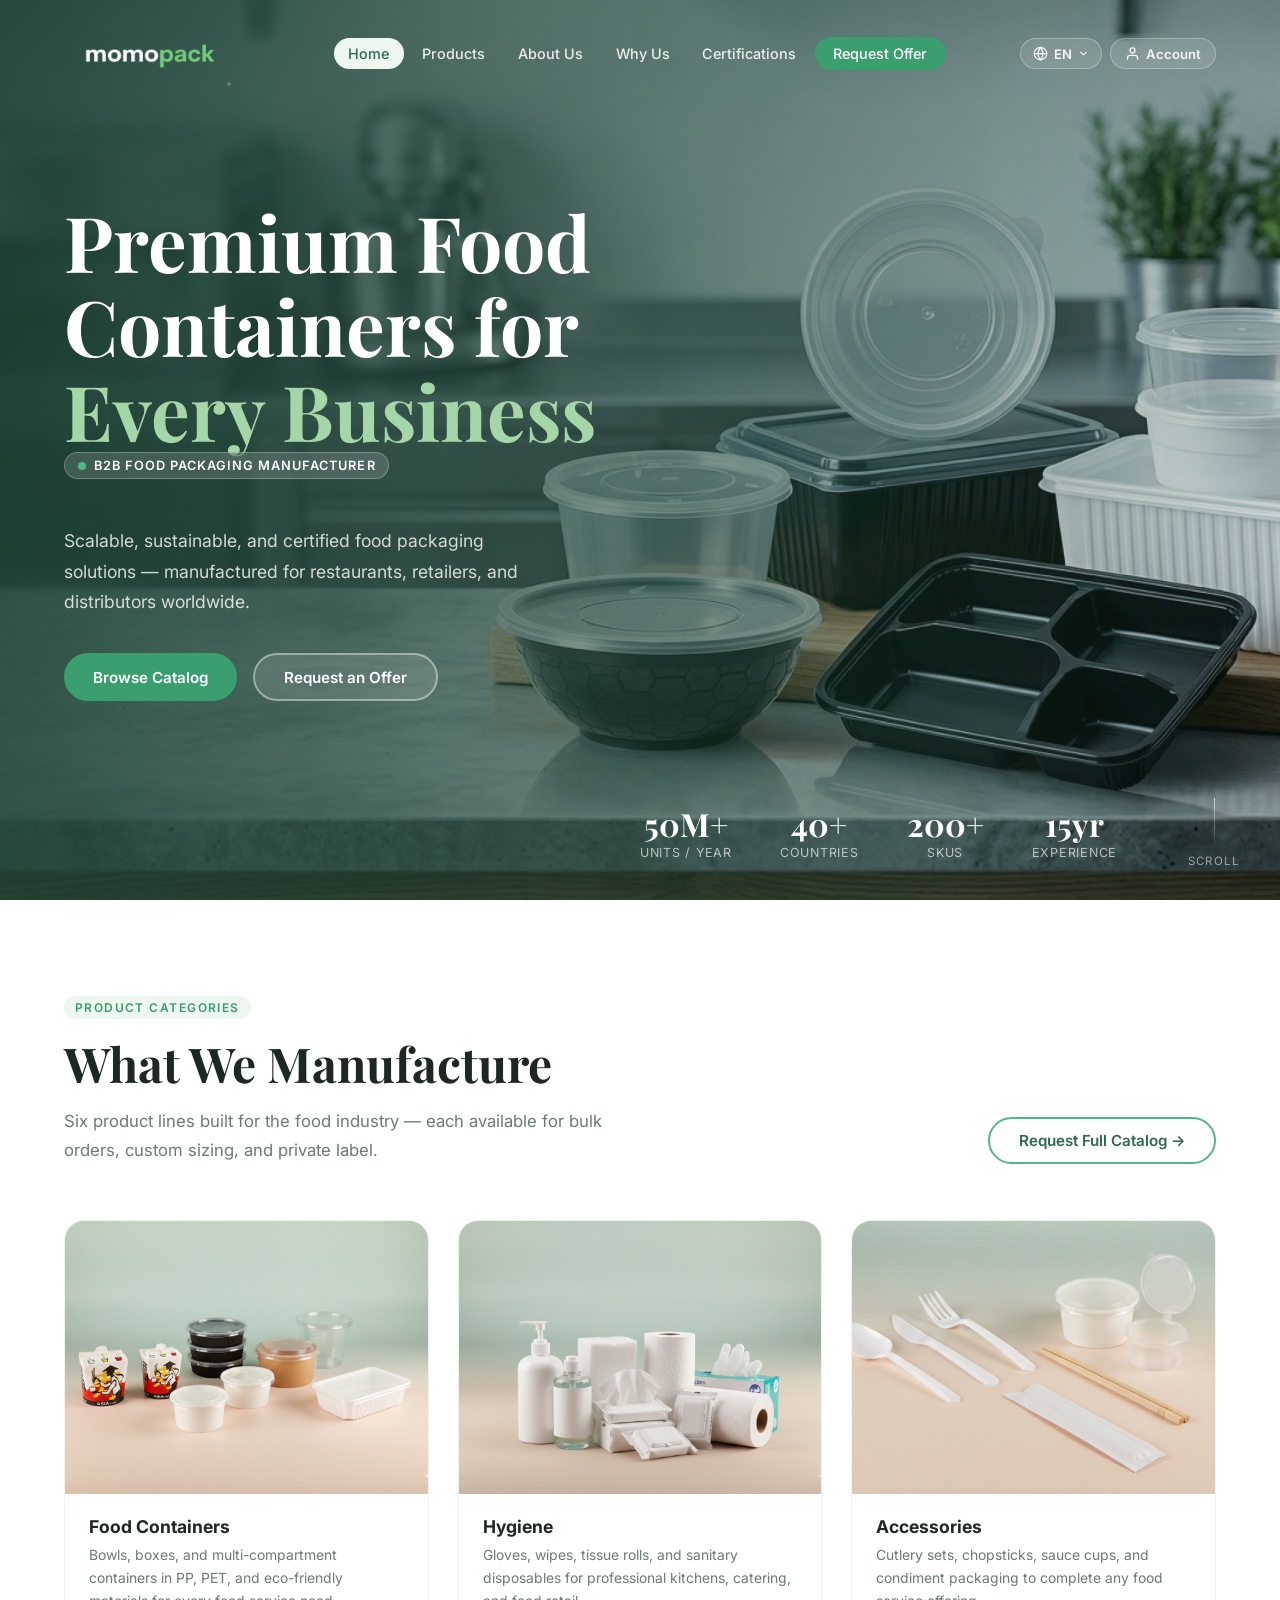
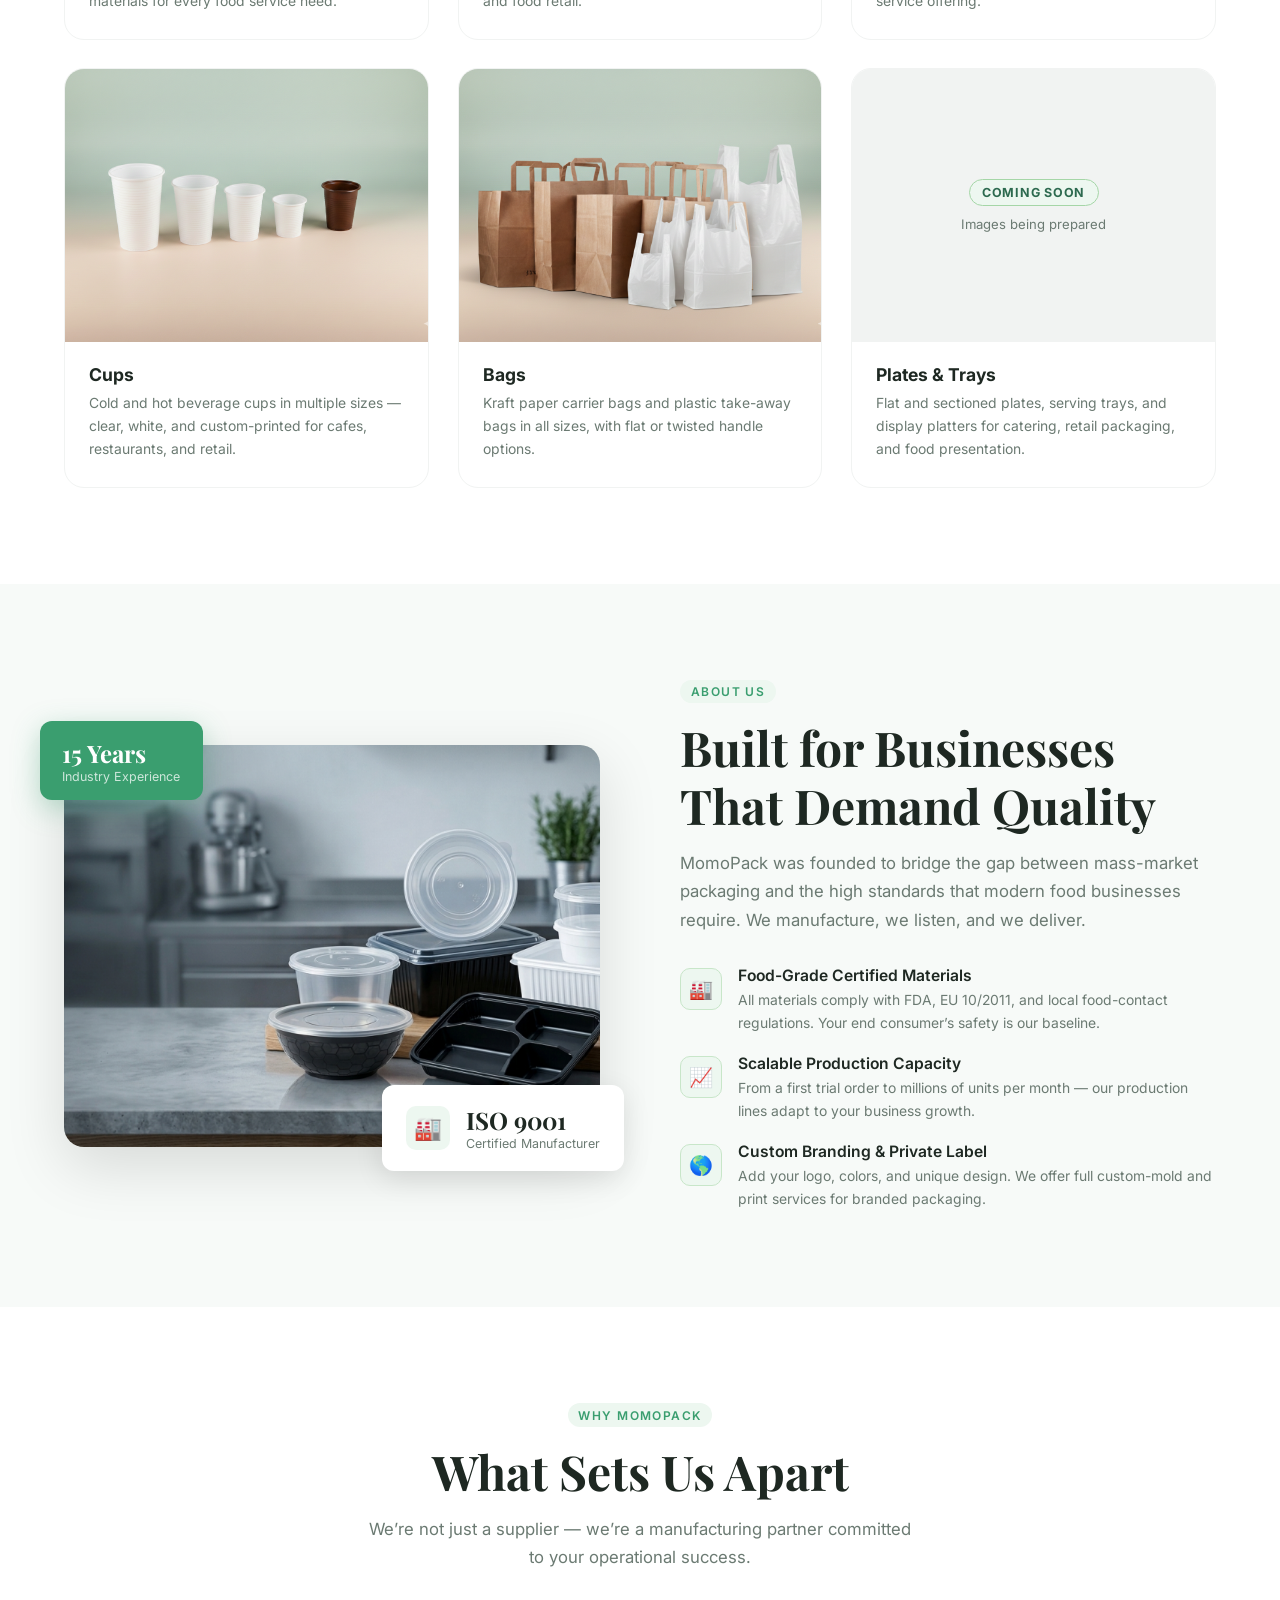
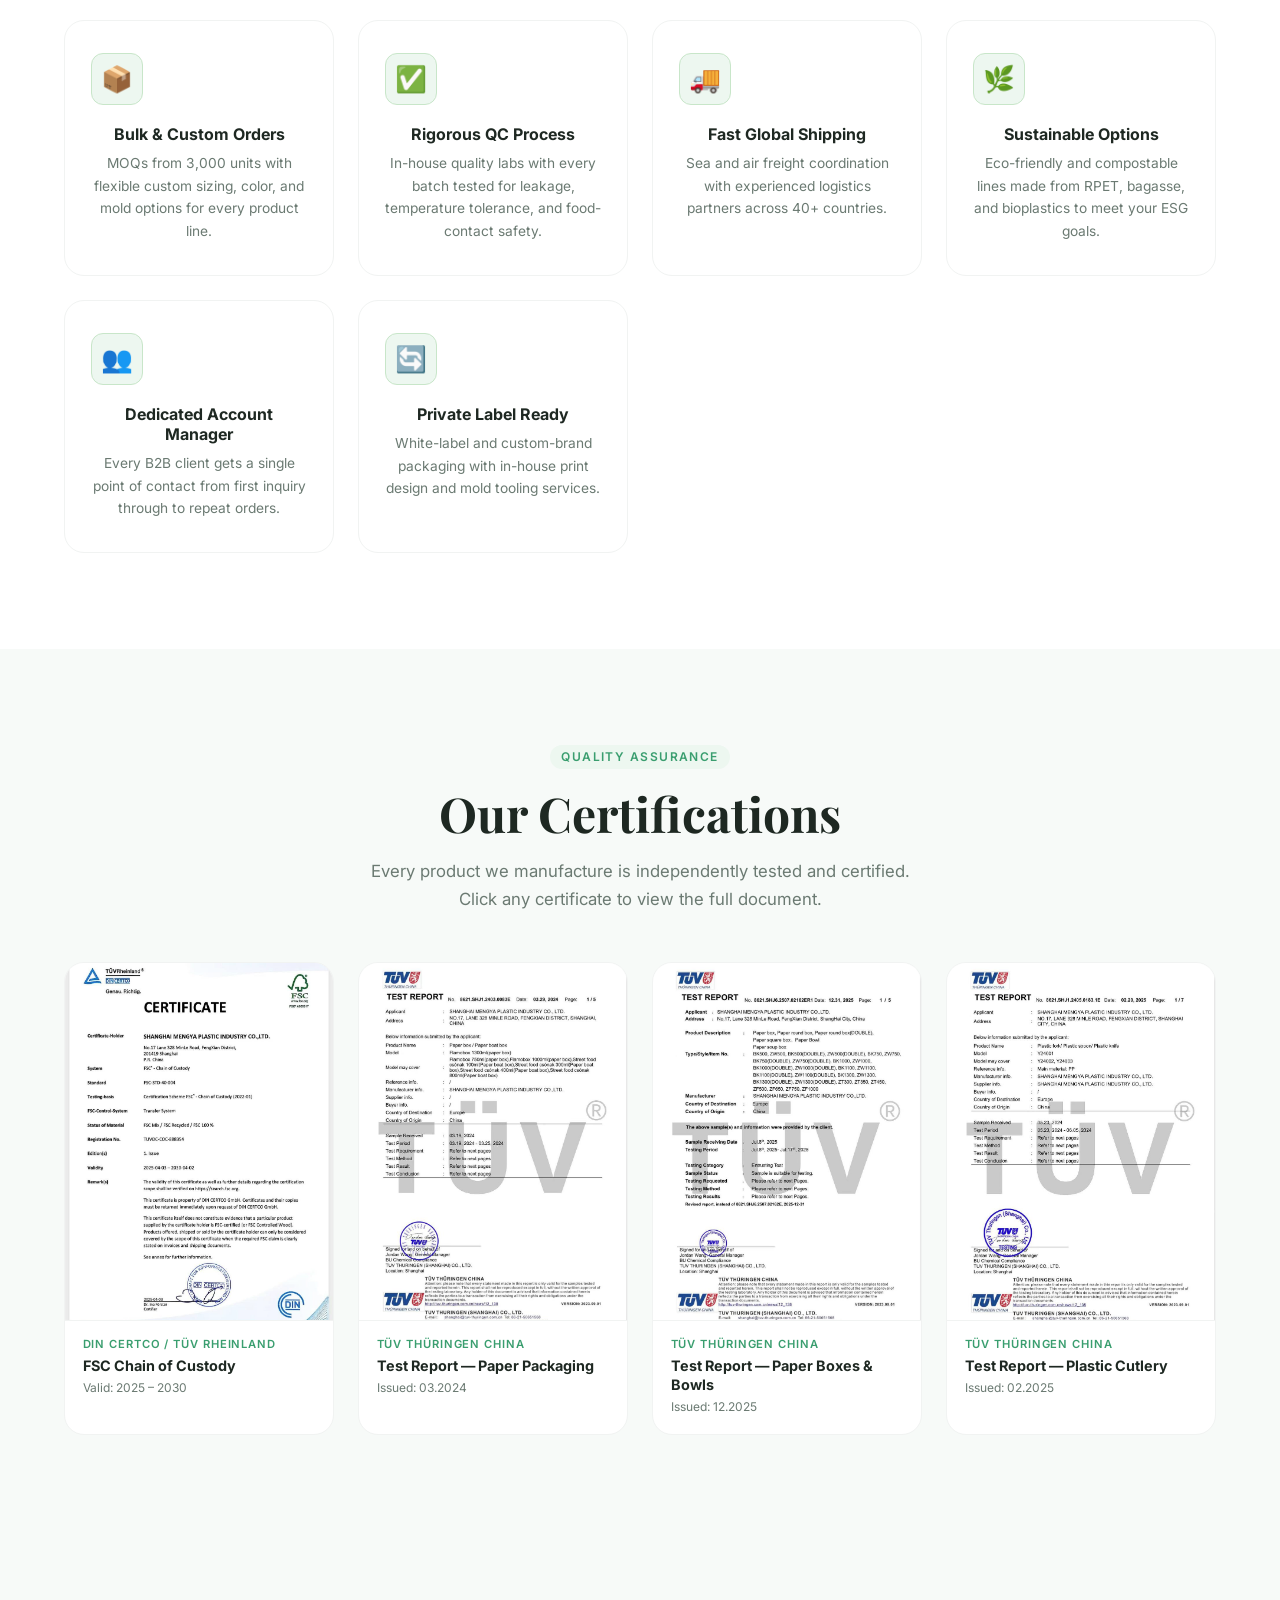
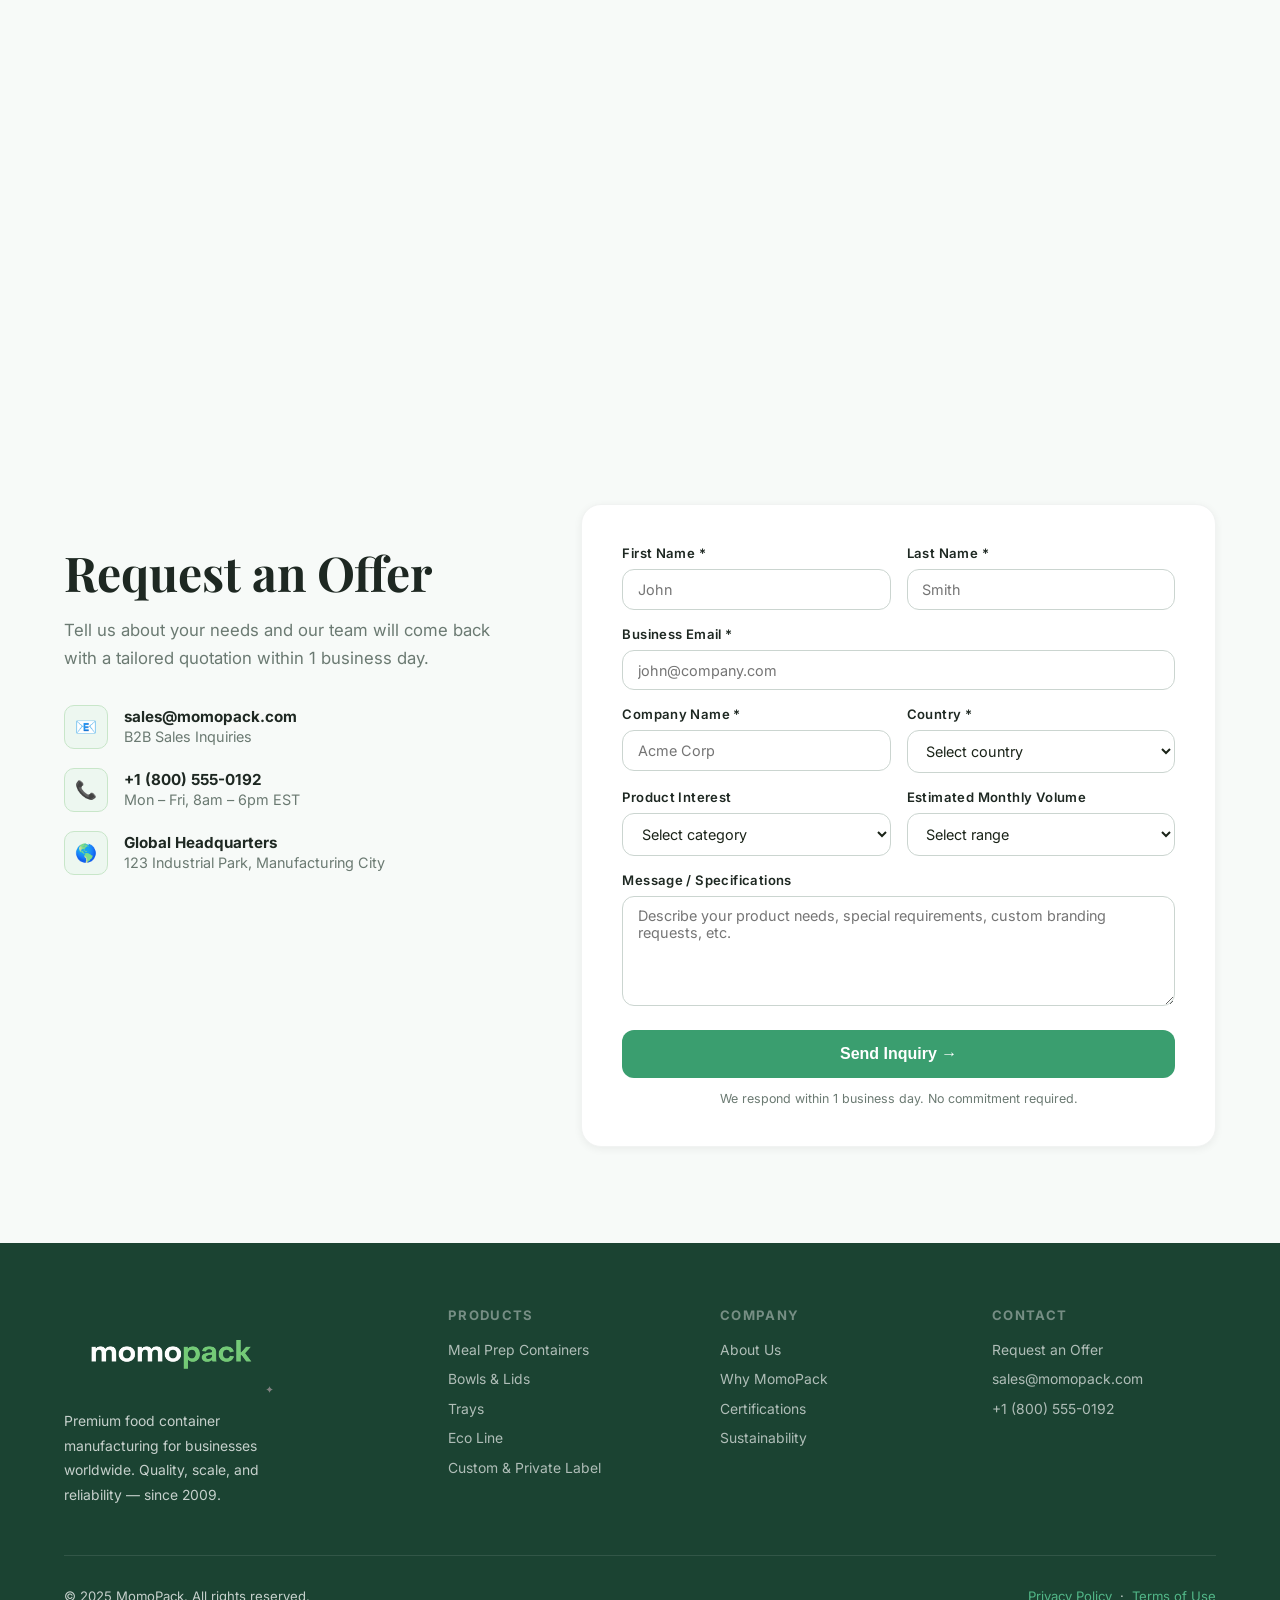
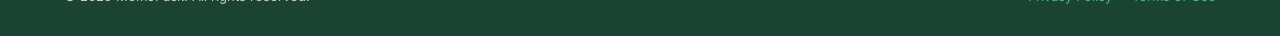
==== commit 8f5c6538: "update" ====
--- a/index.html
+++ b/index.html
@@ -7,6 +7,7 @@
   <link rel="preconnect" href="https://fonts.googleapis.com" />
   <link rel="preconnect" href="https://fonts.gstatic.com" crossorigin />
   <link href="https://fonts.googleapis.com/css2?family=Inter:wght@300;400;500;600;700;800&family=Playfair+Display:wght@600;700&display=swap" rel="stylesheet" />
+  <link rel="icon" type="image/png" sizes="32x32" href="public/favicon-32x32.png" />
   <link rel="stylesheet" href="css/styles.css" />
 </head>
 <body>
